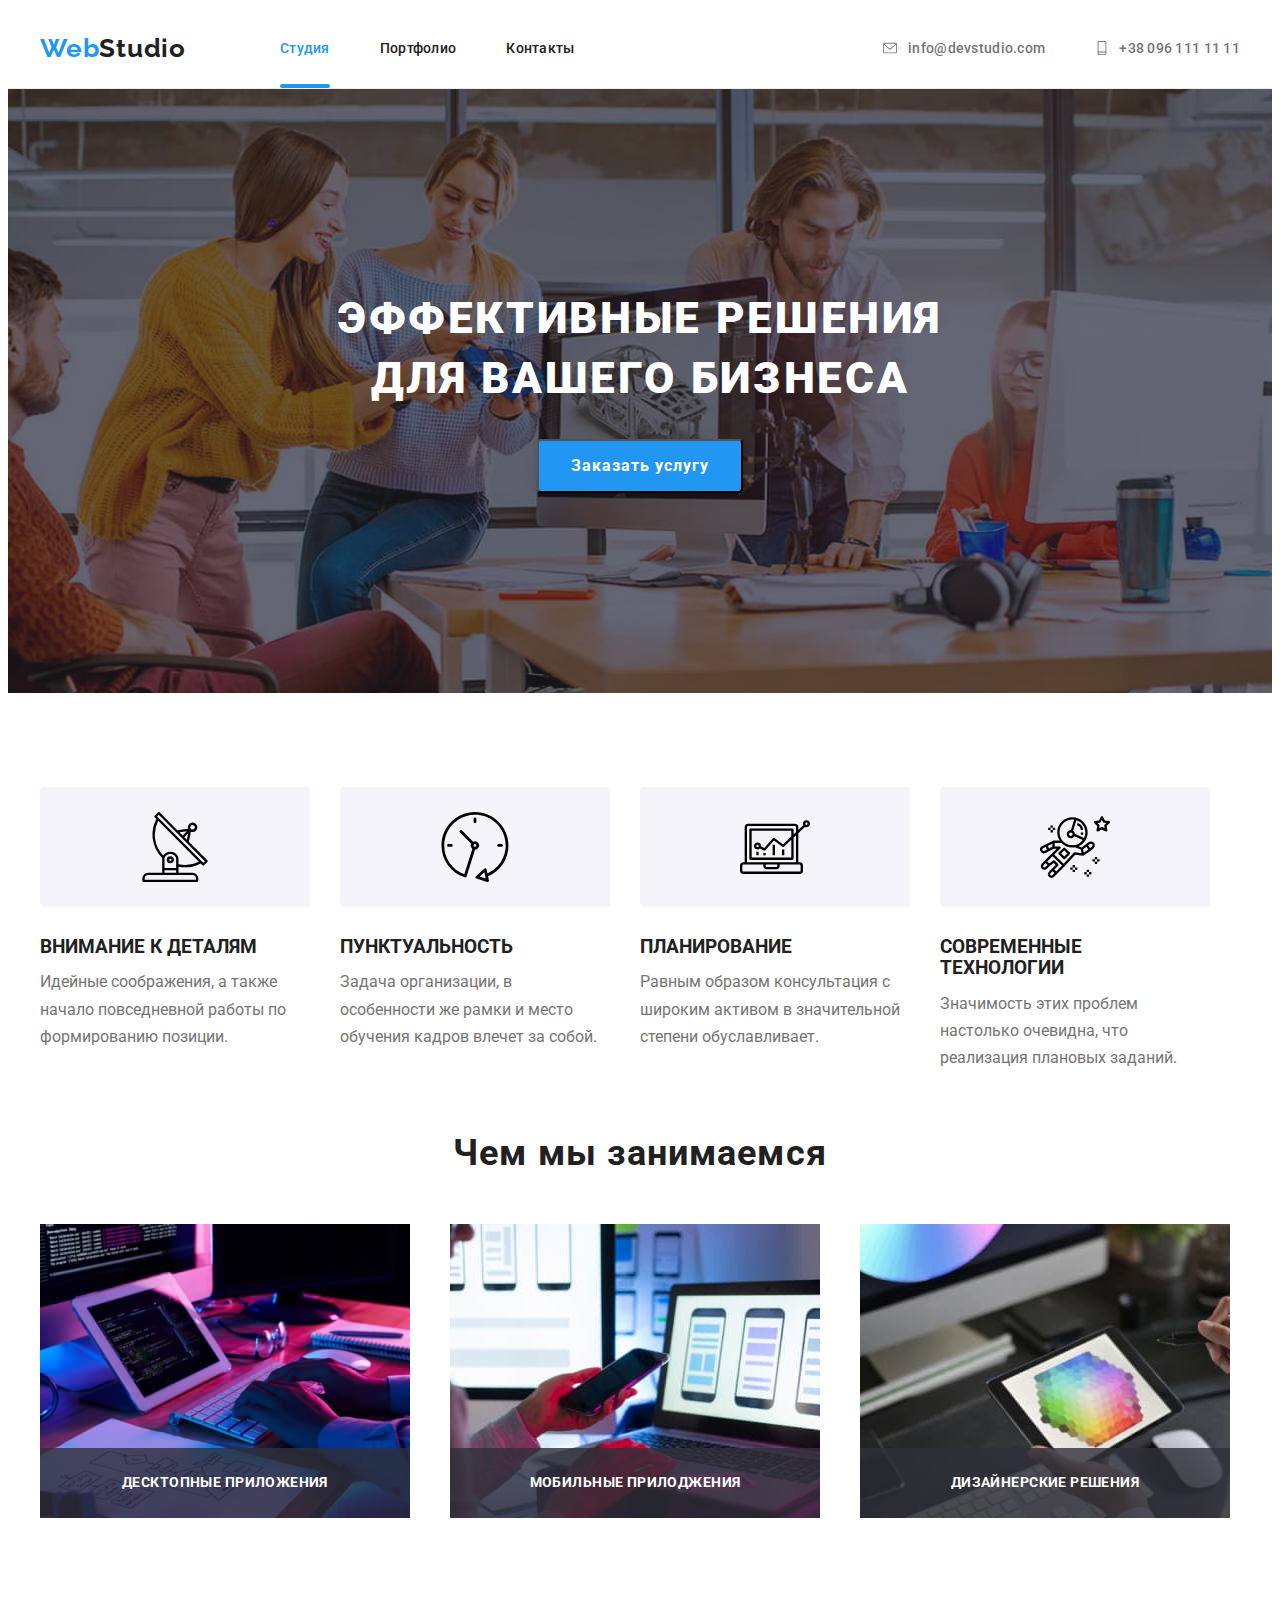
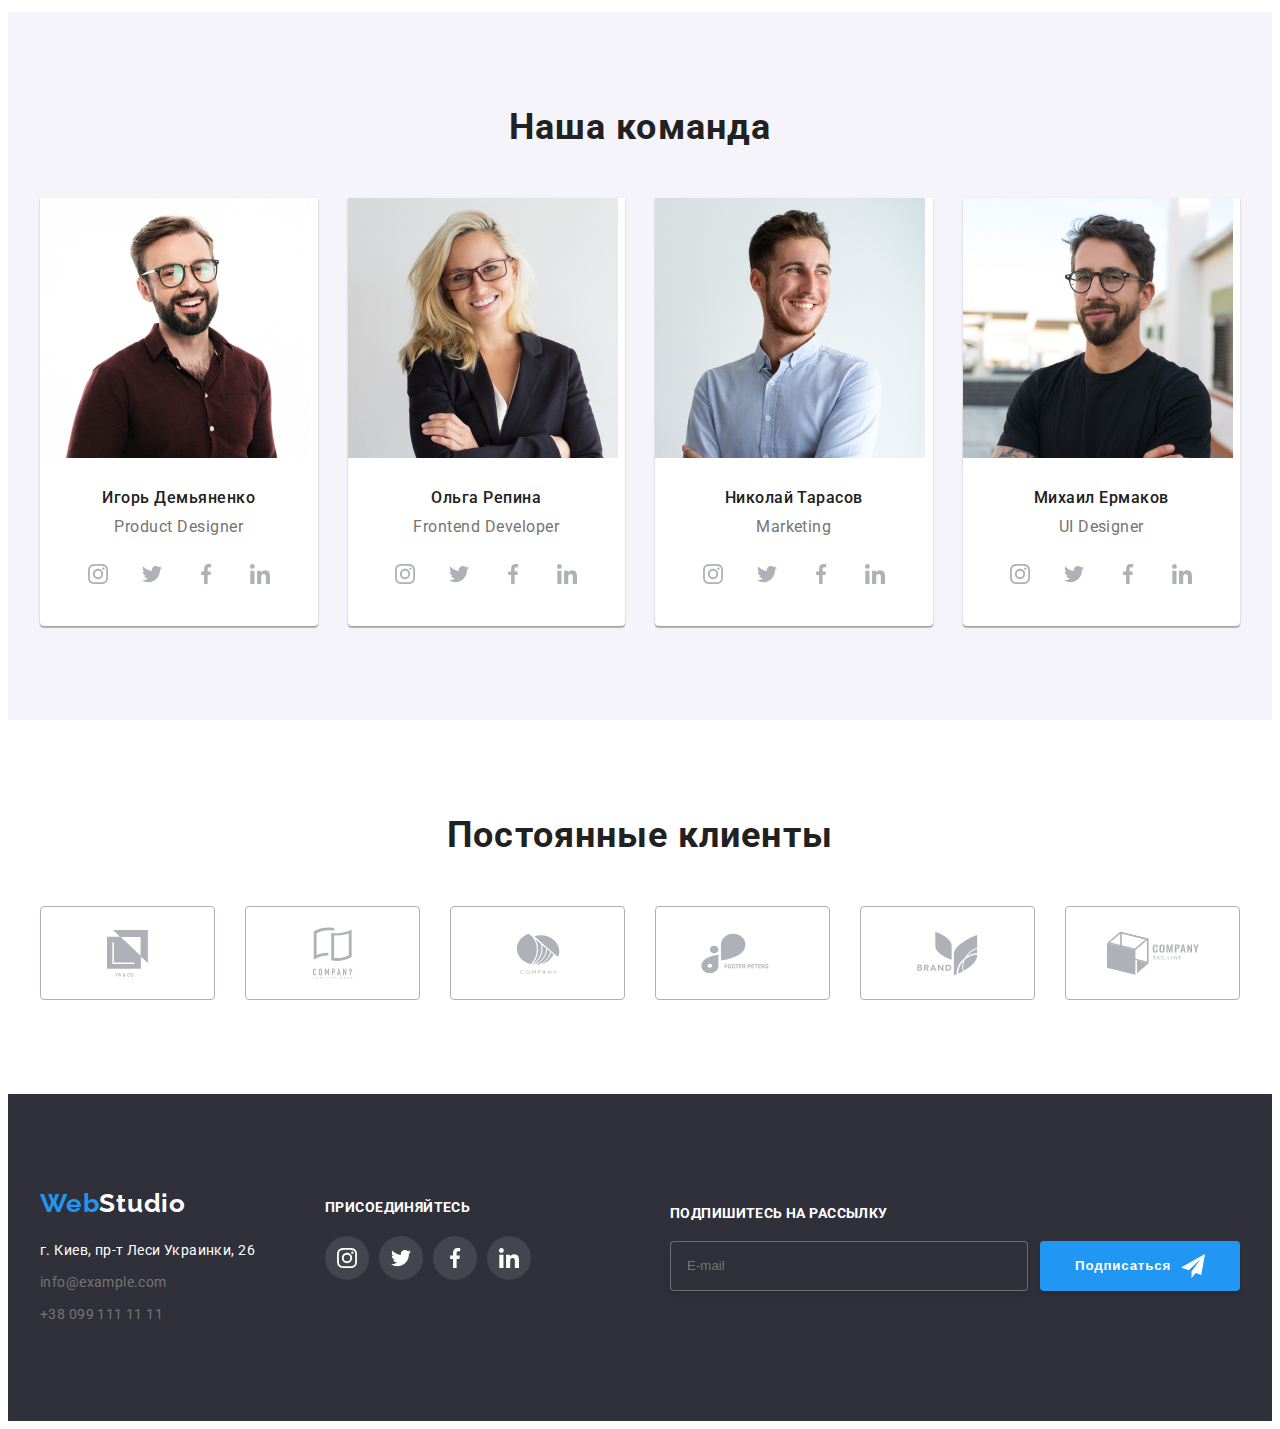
==== index.html @ 0efe68dc "Initial commit" ====
<!DOCTYPE html>
<html lang="ru">

<head>
    <meta charset="UTF-8">
    <meta http-equiv="X-UA-Compatible" content="IE=edge">
    <meta name="viewport" content="width=device-width, initial-scale=1.0">
    <title>WebStudio</title>
    <link rel="preconnect" href="https://fonts.gstatic.com">
    <link
        href="https://fonts.googleapis.com/css2?family=Raleway:wght@700&family=Roboto:wght@400;500;700;900&display=swap"
        rel="stylesheet">
    <link rel="stylesheet" href="https://cdnjs.cloudflare.com/ajax/libs/modern-normalize/1.1.0/modern-normalize.min.css"
        integrity="sha512-wpPYUAdjBVSE4KJnH1VR1HeZfpl1ub8YT/NKx4PuQ5NmX2tKuGu6U/JRp5y+Y8XG2tV+wKQpNHVUX03MfMFn9Q=="
        crossorigin="anonymous" referrerpolicy="no-referrer" />
    <link rel="stylesheet" href="./css/main.min.css">
</head>

<body>
    <header class="header">
        <div class="header__container container-menu">
            <nav class="nav">
                <a class="logo link" href="./index.html"><span class="logo-style">Web</span>Studio</a>
                <ul class="menu list">
                    <li class="menu__item">
                        <a class="menu__link current link" href="./index.html">Студия</a>
                    </li>
                    <li class="menu__item">
                        <a class="menu__link link" href="./portfolio.html">Портфолио</a>
                    </li>
                    <li class="menu__item">
                        <a class="menu__link link" href="">Контакты</a>
                    </li>
                </ul>
            </nav>
            <button type="button" class="burger-btn" data-menu-open>
                <svg class="burget-btn__icon" width="40" height="40">
                    <use href="./images/icons.svg#burger-icon"></use>
                </svg>
            </button>
            <ul class="contacts list">
                <li class="contacts__item list">
                    <a class="contacts__link link contacts-email-item" href="mailto:info@devstudio.com">
                        <svg class="svg-logo" width="16" height="14">
                            <use href="./images/sprite.svg#icon-envelope"></use>
                        </svg>
                        info@devstudio.com</a>
                </li>
                <li class="contacts__item list">
                    <a class="contacts__link link" href="tel:+380961111111">
                        <svg class="svg-logo" width="14" height="16">
                            <use href="./images/sprite.svg#icon-smartphone"></use>
                        </svg>
                        +38 096 111 11 11</a>
                </li>
            </ul>
        </div>
        <div class="mobile-menu" data-menu>
            <div class="header__container mobile-menu__container">
                <button type="button" class="closemobile-btn mobile-menu__close-btn" data-menu-close>
                    <svg class="close-btn__icon">
                        <use href="./images/sprite.svg#icon-close-blank"></use>
                    </svg>
                </button>
                <ul class="nav-list list">
                    <li class="nav-list__item">
                        <a href="./index.html" class="nav-list__link link current">Студия</a>
                    </li>
                    <li class="nav-list__item">
                        <a href="./portfolio.html" class="nav-list__link link">Портфолио</a>
                    </li>
                    <li class="nav-list__item">
                        <a href="#" class="nav-list__link link">Контакты</a>
                    </li>
                </ul>
                <ul class="nav-contacts list">
                    <li class="nav-contacts__item">
                        <a href="#" class="nav-contacts__link link">+38 096 111 11 11</a>
                    </li>
                    <li class="nav-contacts__item">
                        <a href="#" class="nav-contacts__link nav-contacts__link-second link">info@devstudio.com</a>
                    </li>
                </ul>
                <ul class="nav-social list">
                    <li class="nav-social__item">
                        <a href="#" class="nav-social__link link">Instagram</a>
                    </li>
                    <li class="nav-social__item">
                        <a href="#" class="nav-social__link link">Twitter</a>
                    </li>
                    <li class="nav-social__item">
                        <a href="#" class="nav-social__link link">Facebook</a>
                    </li>
                    <li class="nav-social__item">
                        <a href="#" class="nav-social__link link">LinkedIn</a>
                    </li>
                </ul>
            </div>
            
        </div>
    </header>
    <main>
        <!-- main banner part -->
        <section class="hero">
            <div class="header__container">
                <h1 class="hero-title" lang="ru">Эффективные решения<br> для вашего бизнеса</h1>
                <button class="modal-btn" type="button" data-modal-open>Заказать услугу</button>
            </div>
        </section>
        <!-- advantages part -->
        <section class="advantages section">
            <div class="header__container">
                <h2 class="visually-hidden">Преимущества</h2>
                <ul class="advantages__list list">
                    <li class="advantages__items">
                        <div class="advantages__tool">
                            <svg width="70" height="70">
                                <use href="./images/sprite.svg#icon-antenna"></use>
                            </svg>
                        </div>
                        <h3 class="advantages__title" lang="ru">Внимание к деталям</h3>
                        <p class="advantages__description" lang="ru">Идейные соображения, а также начало
                            повседневной работы по формированию позиции.</p>
                    </li>
                    <li class="advantages__items">
                        <div class="advantages__tool">
                            <svg width="70" height="70">
                                <use href="./images/sprite.svg#icon-clock"></use>
                            </svg>
                        </div>
                        <h3 class="advantages__title" lang="ru">Пунктуальность</h3>
                        <p class="advantages__description" lang="ru">Задача организации, в особенности же
                            рамки и место обучения кадров влечет за собой.</p>
                    </li>
                    <li class="advantages__items">
                        <div class="advantages__tool">
                            <svg width="70" height="70">
                                <use href="./images/sprite.svg#icon-diagram"></use>
                            </svg>
                        </div>
                        <h3 class="advantages__title" lang="ru">Планирование</h3>
                        <p class="advantages__description" lang="ru">Равным образом консультация с широким
                            активом в значительной степени обуславливает.</p>
                    </li>
                    <li class="advantages__items">
                        <div class="advantages__tool">
                            <svg width="70" height="70">
                                <use href="./images/sprite.svg#icon-astronaut"></use>
                            </svg>
                        </div>
                        <h3 class="advantages__title" lang="ru">Современные технологии</h3>
                        <p class="advantages__description" lang="ru">Значимость этих проблем настолько
                            очевидна, что реализация плановых заданий.</p>
                    </li>
                </ul>
            </div>
        </section>
        <!-- activities part -->
        <section class="activities section-second">
            <div class="header__container">
                <h2 class="title" lang="ru">Чем мы занимаемся</h2>
                <ul class="activities__list list">
                    <li class="activities__items">
                        <picture>
                            <source media="(min-width: 1200px)" srcset="./images/deckstop/img-act-1.jpg 1x, ./images/deckstop/img-act-1@2x.jpg 2x">
                            <source media="(min-width: 1200px)" srcset="./images/deckstop/img-act-1.webp 1x, ./images/deckstop/img-act-1@2x.webp 2x" type="image/webp">
                            <img src="#" alt="Набор кода">
                        </picture>
                        <div class="activities_tool">
                            <p class="activities_description" lang="ru">Десктопные приложения</p>
                        </div>
                    </li>
                    <li class="activities__items">
                        <picture>
                            <source media="(min-width: 1200px)" srcset="./images/deckstop/img-act-2.jpg 1x, ./images/deckstop/img-act-2@2x.jpg 2x">
                            <source media="(min-width: 1200px)" srcset="./images/deckstop/img-act-2.webp 1x, ./images/deckstop/img-act-2@2x.webp 2x"
                                type="image/webp">
                            <img src="#" alt="Разработка мобильного приложения">
                        </picture>
                        <div class="activities_tool">
                            <p class="activities_description" lang="ru">Мобильные прилоджения</p>
                        </div>
                    </li>
                    <li class="activities__items">
                        <picture>
                            <source media="(min-width: 1200px)" srcset="./images/deckstop/img-act-3.jpg 1x, ./images/deckstop/img-act-3@2x.jpg 2x">
                            <source media="(min-width: 1200px)" srcset="./images/deckstop/img-act-3.webp 1x, ./images/deckstop/img-act-3@2x.webp 2x"
                                type="image/webp">
                            <img src="#" alt="Дизайнерские решения">
                        </picture>
                        <div class="activities_tool">
                            <p class="activities_description" lang="ru">Дизайнерские решения</p>
                        </div>
                    </li>
                </ul>
            </div>
        </section>
        <!-- team part -->
        <section class="team section">
            <div class="header__container">
                <h2 class="title" lang="ru">Наша команда</h2>
                <ul class="team__list list">
                    <li class="team__items">
                        <picture>
                            <source media="(min-width: 1200px)" srcset="./images/deckstop/team1.jpg 1x, ./images/deckstop/team1@2x.jpg 2x">
                            <source media="(min-width: 1200px)" srcset="./images/deckstop/team1.webp 1x, ./images/deckstop/team1@2x.webp 2x">
                            <source media="(min-width: 768px)" srcset="./images/tablet/team1.jpg 1x, ./images/tablet/team1@2x.jpg 2x">
                            <source media="(min-width: 768px)" srcset="./images/tablet/team1.webp 1x, ./images/tablet/team1@2x.webp 2x">
                            <source media="(min-width: 480px)" srcset="./images/mobile/team1.jpg 1x, ./images/mobile/team1@2x.jpg 2x">
                            <source media="(min-width: 480px)" srcset="./images/mobile/team1.webp 1x, ./images/mobile/team1@2x.webp 2x">
                            <img class="images" src="#" alt="Игорь Демьяненко">
                        </picture>
                        <div class="team__box">
                            <h3 class="team__title" lang="ru">Игорь Демьяненко</h3>
                            <p class="team__description" lang="en">Product Designer</p>
                            <ul class="social__list list">
                                <li class="social__item">
                                    <a href="" class="social__link">
                                        <svg class="social__icon">
                                            <use href="./images/sprite.svg#icon-instagram"></use>
                                        </svg>
                                    </a>
                                </li>
                                <li class="social__item">
                                    <a href="" class="social__link">
                                        <svg class="social__icon">
                                            <use href="./images/sprite.svg#icon-twitter"></use>
                                        </svg>
                                    </a>
                                </li>
                                <li class="social__item">
                                    <a href="" class="social__link">
                                        <svg class="social__icon">
                                            <use href="./images/sprite.svg#icon-facebook"></use>
                                        </svg>
                                    </a>
                                </li>
                                <li class="social__item">
                                    <a href="" class="social__link">
                                        <svg class="social__icon">
                                            <use href="./images/sprite.svg#icon-linkedin"></use>
                                        </svg>
                                    </a>
                                </li>
                            </ul>
                        </div>
                    </li>
                    <li class="team__items">
                        <picture>
                            <source media="(min-width: 1200px)" srcset="./images/deckstop/team2.jpg 1x, ./images/deckstop/team2@2x.jpg 2x">
                            <source media="(min-width: 1200px)" srcset="./images/deckstop/team2.webp 1x, ./images/deckstop/team2@2x.webp 2x">
                            <source media="(min-width: 768px)" srcset="./images/tablet/team2.jpg 1x, ./images/tablet/team2@2x.jpg 2x">
                            <source media="(min-width: 768px)" srcset="./images/tablet/team2.webp 1x, ./images/tablet/team2@2x.webp 2x">
                            <source media="(min-width: 480px)" srcset="./images/mobile/team2.jpg 1x, ./images/mobile/team2@2x.jpg 2x">
                            <source media="(min-width: 480px)" srcset="./images/mobile/team2.webp 1x, ./images/mobile/team2@2x.webp 2x">
                            <img class="images" src="#" alt="Ольга Репина">
                        </picture>
                        <div class="team__box">
                            <h3 class="team__title" lang="ru">Ольга Репина</h3>
                            <p class="team__description" lang="en">Frontend Developer</p>
                            <ul class="social__list list">
                                <li class="social__item">
                                    <a href="" class="social__link">
                                        <svg class="social__icon">
                                            <use href="./images/sprite.svg#icon-instagram"></use>
                                        </svg>
                                    </a>
                                </li>
                                <li class="social__item">
                                    <a href="" class="social__link">
                                        <svg class="social__icon">
                                            <use href="./images/sprite.svg#icon-twitter"></use>
                                        </svg>
                                    </a>
                                </li>
                                <li class="social__item">
                                    <a href="" class="social__link">
                                        <svg class="social__icon">
                                            <use href="./images/sprite.svg#icon-facebook"></use>
                                        </svg>
                                    </a>
                                </li>
                                <li class="social__item">
                                    <a href="" class="social__link">
                                        <svg class="social__icon">
                                            <use href="./images/sprite.svg#icon-linkedin"></use>
                                        </svg>
                                    </a>
                                </li>
                            </ul>
                        </div>
                    </li>
                    <li class="team__items">
                        <picture>
                            <source media="(min-width: 1200px)" srcset="./images/deckstop/team3.jpg 1x, ./images/deckstop/team3@2x.jpg 2x">
                            <source media="(min-width: 1200px)" srcset="./images/deckstop/team3.webp 1x, ./images/deckstop/team3@2x.webp 2x">
                            <source media="(min-width: 768px)" srcset="./images/tablet/team3.jpg 1x, ./images/tablet/team3@2x.jpg 2x">
                            <source media="(min-width: 768px)" srcset="./images/tablet/team3.webp 1x, ./images/tablet/team3@2x.webp 2x">
                            <source media="(min-width: 480px)" srcset="./images/mobile/team3.jpg 1x, ./images/mobile/team3@2x.jpg 2x">
                            <source media="(min-width: 480px)" srcset="./images/mobile/team3.webp 1x, ./images/mobile/team3@2x.webp 2x">
                            <img class="images" src="#" alt="Николай Тарасов">
                        </picture>
                        <div class="team__box">
                            <h3 class="team__title" lang="ru">Николай Тарасов</h3>
                            <p class="team__description" lang="en">Marketing</p>
                            <ul class="social__list list">
                                <li class="social__item">
                                    <a href="" class="social__link">
                                        <svg class="social__icon">
                                            <use href="./images/sprite.svg#icon-instagram"></use>
                                        </svg>
                                    </a>
                                </li>
                                <li class="social__item">
                                    <a href="" class="social__link">
                                        <svg class="social__icon">
                                            <use href="./images/sprite.svg#icon-twitter"></use>
                                        </svg>
                                    </a>
                                </li>
                                <li class="social__item">
                                    <a href="" class="social__link">
                                        <svg class="social__icon">
                                            <use href="./images/sprite.svg#icon-facebook"></use>
                                        </svg>
                                    </a>
                                </li>
                                <li class="social__item">
                                    <a href="" class="social__link">
                                        <svg class="social__icon">
                                            <use href="./images/sprite.svg#icon-linkedin"></use>
                                        </svg>
                                    </a>
                                </li>
                            </ul>
                        </div>
                    </li>
                    <li class="team__items">
                        <picture>
                            <source media="(min-width: 1200px)" srcset="./images/deckstop/team4.jpg 1x, ./images/deckstop/team4@2x.jpg 2x">
                            <source media="(min-width: 1200px)" srcset="./images/deckstop/team4.webp 1x, ./images/deckstop/team4@2x.webp 2x">
                            <source media="(min-width: 768px)" srcset="./images/tablet/team4.jpg 1x, ./images/tablet/team4@2x.jpg 2x">
                            <source media="(min-width: 768px)" srcset="./images/tablet/team4.webp 1x, ./images/tablet/team4@2x.webp 2x">
                            <source media="(min-width: 480px)" srcset="./images/mobile/team4.jpg 1x, ./images/mobile/team4@2x.jpg 2x">
                            <source media="(min-width: 480px)" srcset="./images/mobile/team4.webp 1x, ./images/mobile/team4@2x.webp 2x">
                            <img class="images" src="#" alt="Михаил Ермаков">
                        </picture>
                        <div class="team__box">
                            <h3 class="team__title" lang="ru">Михаил Ермаков</h3>
                            <p class="team__description" lang="en">UI Designer</p>
                            <ul class="social__list list">
                                <li class="social__item">
                                    <a href="" class="social__link">
                                        <svg class="social__icon">
                                            <use href="./images/sprite.svg#icon-instagram"></use>
                                        </svg>
                                    </a>
                                </li>
                                <li class="social__item">
                                    <a href="" class="social__link">
                                        <svg class="social__icon">
                                            <use href="./images/sprite.svg#icon-twitter"></use>
                                        </svg>
                                    </a>
                                </li>
                                <li class="social__item">
                                    <a href="" class="social__link">
                                        <svg class="social__icon">
                                            <use href="./images/sprite.svg#icon-facebook"></use>
                                        </svg>
                                    </a>
                                </li>
                                <li class="social__item">
                                    <a href="" class="social__link">
                                        <svg class="social__icon">
                                            <use href="./images/sprite.svg#icon-linkedin"></use>
                                        </svg>
                                    </a>
                                </li>
                            </ul>
                        </div>
                    </li>
                </ul>
            </div>
        </section>
        <!-- clients -->
        <section class="section">
            <div class="header__container clients-container">
                <h2 class="title" lang="ru">Постоянные клиенты</h2>
                <ul class="list clients-menu">
                    <li class="clients-list">
                        <a class="client-link" href="">
                            <svg class="icon-color" width="41" height="47">
                                <use href="./images/sprite.svg#icon-clientone"></use>
                            </svg>
                        </a>
                    </li>
                    <li class="clients-list">
                        <a class="client-link" href="">
                            <svg class="icon-color" width="40" height="52">
                                <use href="./images/sprite.svg#icon-clienttwo"></use>
                            </svg>
                        </a>
                    </li>
                    <li class="clients-list">
                        <a class="client-link" href="">
                            <svg class="icon-color" width="44" height="41">
                                <use href="./images/sprite.svg#icon-clientthree"></use>
                            </svg>
                        </a>
                    </li>
                    <li class="clients-list">
                        <a class="client-link" href="">
                            <svg class="icon-color" width="84" height="41">
                                <use href="./images/sprite.svg#icon-clientfour"></use>
                            </svg>
                        </a>
                    </li>
                    <li class="clients-list">
                        <a class="client-link" href="">
                            <svg class="icon-color" width="63" height="45">
                                <use href="./images/sprite.svg#icon-clientfive"></use>
                            </svg>
                        </a>
                    </li>
                    <li class="clients-list">
                        <a class="client-link" href="">
                            <svg class="icon-color" width="94" height="44">
                                <use href="./images/sprite.svg#icon-clientsix"></use>
                            </svg>
                        </a>
                    </li>
                </ul>
            </div>
        </section>
    </main>
    <!-- footer part -->
    <footer class="footer">
        <div class="header__container footer-main">
            <div class="footer__position">
                <div class="footer-main-left">
                    <a class="logo-footer link" href="./index.html"><span class="logo-style">Web</span>Studio</a>
                    <address class="address-main">
                        <ul class="address-list list">
                            <li class="address-list-items">
                                <a class="address-list-link link" href="https://goo.gl/maps/B2FMyrD68VtrkMTw5"
                                    target="_blank" rel="noopener noreferrer">г. Киев, пр-т Леси Украинки, 26</a>
                            </li>
                            <li class="address-list-items">
                                <a class="address-list-link-second link"
                                    href="mailto:info@example.com">info@example.com</a>
                            </li>
                            <li class="address-list-items">
                                <a class="address-list-link-second link" href="tel:+380991111111">+38 099 111 11 11</a>
                            </li>
                        </ul>
                    </address>
                </div>
                <div class="footer-main-right">
                    <p class="footer-subscribe">присоединяйтесь</p>
                    <ul class="list socialfooter-list">
                        <li class="socialfooter-list-item">
                            <a class="socialfooter-list-link" href="">
                                <svg class="socialfooter-list-icon">
                                    <use href="./images/sprite.svg#icon-instagram"></use>
                                </svg>
                            </a>
                        </li>
                        <li class="socialfooter-list-item">
                            <a class="socialfooter-list-link" href="">
                                <svg class="socialfooter-list-icon">
                                    <use href="./images/sprite.svg#icon-twitter"></use>
                                </svg>
                            </a>
                        </li>
                        <li class="socialfooter-list-item">
                            <a class="socialfooter-list-link" href="">
                                <svg class="socialfooter-list-icon">
                                    <use href="./images/sprite.svg#icon-facebook"></use>
                                </svg>
                            </a>
                        </li>
                        <li class="socialfooter-list-item">
                            <a class="socialfooter-list-link" href="">
                                <svg class="socialfooter-list-icon">
                                    <use href="./images/sprite.svg#icon-linkedin"></use>
                                </svg>
                            </a>
                        </li>
                    </ul>
                </div>
            </div>
                <form class="footer-form">
                    <p class="footer-form-title">Подпишитесь на рассылку</p>
                    <div class="footer-form-holder">
                        <input type="email" class="footer-form-input" name="footer-email" placeholder="E-mail">
                        <button type="submit" class="footer-form-btn">Подписаться
                            <svg class="footer-form-icon">
                                <use href="./images/icons.svg#icon-icon-send"></use>
                            </svg>
                        </button>
                    </div>
                </form>
            
        </div>
    </footer>

    <div class="backdrop is-hidden" data-modal>
        <div class="modal">
            <button type="button" class="close-btn" data-modal-close>
                <svg class="close-btn-icon" width="30" height="30">
                    <use href="./images/sprite.svg#icon-close-blank"></use>
                </svg>
            </button>
            <form action="#" class="modal-form">
                <p class="modal-form-head">Оставьте свои данные, мы вам перезвоним</p>
                <label class="modal-form-field">
                    Имя
                    <span class="modal-form-input-wrapper">
                        <input type="text" class="modal-form-input" name="user-name" title="Имя должно содержать символы кирилицы или латиницы" pattern="[a-zA-Zа-яёА-ЯЁ]+" minlength="2" required>
                        <svg class="modal-form-icon">
                            <use href="./images/icons.svg#icon-person-black-18dp-1"></use>
                        </svg>
                    </span>
                </label>
                <label class="modal-form-field">
                    Телефон
                    <span class="modal-form-input-wrapper">
                        <input type="tel" class="modal-form-input" name="user-tel" pattern="[0-9]{3}-[0-9]{3}-[0-9]{2}-[0-9]{2}" title="096-000-00-00" required>
                        <svg class="modal-form-icon">
                            <use href="./images/icons.svg#icon-phone-black-18dp-1"></use>
                        </svg>
                    </span>
                </label>
                <label class="modal-form-field">
                    Почта
                    <span class="modal-form-input-wrapper">
                        <input type="email" class="modal-form-input" name="user-email" required>
                        <svg class="modal-form-icon">
                            <use href="./images/icons.svg#icon-email-black-18dp-1"></use>
                        </svg>
                    </span>
                </label>
                <label class="modal-form-field">
                    Комментарий
                    <textarea name="user-message" class="modal-form-message" placeholder="Введите текст"></textarea>
                </label>
                <input type="checkbox" class="modal-form-checkbox visually-hidden" id="accept-policy">
                <label for="accept-policy" class="modal-form-checkbox-label"> Соглашаюсь с рассылкой и принимаю  <a href="#" class="modal-form-label-link">Условия договора</a></label>
                <button type="submit" class="modal-form-btn">Отправить</button>
                
            </form>
        </div>
    </div>
    
    <script src="./js/menu.js"></script>
    <script src="./js/modal.js"></script>
</body>

</html>
---- css/main.min.css ----
h1,h2,h3,h4,h5,h6,p{margin-top:0;margin-bottom:0}ul,ol{margin-top:0;margin-bottom:0;padding-left:0}img{display:block}.list{list-style:none}.link{text-decoration:none}body{font-family:'Roboto', sans-serif}.section{padding-top:60px;padding-bottom:60px}@media screen and (min-width: 1200px){.section{padding-top:94px;padding-bottom:94px}}.section-second{padding-bottom:60px}@media screen and (min-width: 1200px){.section-second{padding-bottom:94px}}.title{font-weight:700;font-size:36px;line-height:1.17;text-align:center;letter-spacing:0.03em;color:var(--maincolorblack);margin-bottom:50px}.header__container{padding-left:15px;padding-right:15px}@media screen and (min-width: 480px){.header__container{margin:0 auto;max-width:480px}}@media screen and (min-width: 768px){.header__container{max-width:768px}}@media screen and (min-width: 1200px){.header__container{max-width:1200px}}.modal-btn{font-family:inherit;display:block;margin:0 auto;padding:10px 32px;font-weight:700;font-size:16px;line-height:1.875;letter-spacing:0.06em;color:var(--maincolorwhite);background:var(--maincoloreff);box-shadow:0px 4px 4px rgba(0,0,0,0.15);border-radius:4px;cursor:pointer;transition:box-shadow 250ms var(--trainsition-timing-function)}.footer-form{margin-left:auto}@media screen and (min-width: 1200px){.footer-main{margin:0 auto;display:flex;justify-content:space-between;align-items:center}}.footer-form-title{font-weight:bold;font-size:14px;line-height:16px;letter-spacing:0.03em;text-transform:uppercase;color:var(--maincolorwhite);margin-bottom:20px}.footer-form-input{width:100%;height:50px;border:1px solid rgba(255,255,255,0.3);box-sizing:border-box;filter:drop-shadow(0px 4px 4px rgba(0,0,0,0.15));border-radius:4px;background-color:var(--maincolorherofooter);padding-left:16px;color:var(--maincolorwhite);margin-bottom:20px}@media screen and (min-width: 768px){.footer-form-input{width:450px;margin:0 auto;margin-bottom:20px}}@media screen and (min-width: 1200px){.footer-form-input{width:358px;margin-right:12px}}.footer-form-btn{display:flex;width:200px;height:50px;background:var(--maincoloreff);box-shadow:0px 4px 4px rgba(0,0,0,0.15);border-radius:4px;border:transparent;align-items:center;text-align:center;justify-content:center;letter-spacing:0.06em;font-weight:bold;color:var(--maincolorwhite);cursor:pointer;margin:0 auto}.footer-form-icon{width:24px;height:24px;margin-left:10px;fill:var(--maincolorwhite)}@media screen and (min-width: 1200px){.footer-form-holder{display:flex;justify-content:space-between}}.modal-form{display:flex;flex-direction:column}.modal-form-head{font-weight:700;font-size:20px;line-height:1.5;text-align:center;letter-spacing:0.03em;color:var(--maincolorblack);margin-bottom:12px}@media screen and (min-width: 1200px){.modal-form-head{font-size:20px;line-height:1.15}}.modal-form-input{width:100%;height:40px;border:1px solid rgba(33,33,33,0.2);border-radius:4px;padding-left:42px;transition:border-color 250ms var(--trainsition-timing-function)}.modal-form-input:focus{outline:none;border-color:var(--maincoloreff)}.modal-form-input:focus:focus+.modal-form-icon{fill:var(--maincoloreff)}.modal-form-input-wrapper{position:relative;display:block;margin-top:4px}.modal-form-field{font-weight:400;font-size:12px;line-height:14px;letter-spacing:0.01em;color:var(--maincolorsilver);margin-bottom:10px}.modal-form-icon{position:absolute;display:block;top:50%;left:12px;transform:translateY(-50%);width:18px;height:18px;fill:var(--maincolorblack);transition:fill 250ms var(--trainsition-timing-function)}.modal-form-message{width:100%;height:120px;margin-top:4px;border:1px solid rgba(33,33,33,0.2);border-radius:4px;padding:12px 16px;resize:none}.modal-form-message:focus{outline:none;border-color:var(--maincoloreff);transition:border-color 250ms var(--trainsition-timing-function)}.modal-form-message:focus::placeholder{color:rgba(117,117,117,0.5);font-weight:400;font-size:14px;line-height:1.14}.modal-form-checkbox:checked+.modal-form-checkbox-label::before{background-image:url(./images/iconcheck.svg);background-color:var(--maincoloreff);background-position:center;background-repeat:no-repeat;background-origin:padding-box;border:none}.modal-form-checkbox:checked+.modal-form-checkbox-label::before:focus+.modal-form-checkbox:checked+.modal-form-checkbox-label::before::before{border-color:var(--maincoloreff)}.modal-form-checkbox:checked+.modal-form-checkbox-label::before:focus+.modal-form-checkbox:checked+.modal-form-checkbox-label::before::before::before{display:block;content:'';width:16px;height:15px;border:2px solid #303030;cursor:pointer;margin-right:8px}.modal-form-checkbox-label{display:flex;font-weight:normal;font-size:14px;line-height:1.166;letter-spacing:0.03em;color:#757575;align-items:center;margin-bottom:30px}@media screen and (min-width: 1200px){.modal-form-checkbox-label{font-size:14px;line-height:1.714}}.modal-form-label-link{color:var(--maincoloreff);text-decoration:underline;margin-left:8px}.modal-form-btn{width:200px;height:50px;margin-left:auto;margin-right:auto;font-weight:bold;font-size:16px;line-height:30px;color:var(--maincolorwhite);letter-spacing:0.06em;border:transparent;background:var(--maincoloreff);box-shadow:0px 4px 4px rgba(0,0,0,0.15);border-radius:4px;cursor:pointer}.modal-form-btn:hover,.modal-form-btn:focus{background:#188ce8;transition:background 250ms var(--trainsition-timing-function)}.social__list{display:flex;justify-content:center}.social__item:not(:last-child){margin-right:10px}.social__icon{width:20px;height:20px}.social__link{display:flex;align-items:center;justify-content:center;width:44px;height:44px;border-radius:50%;background-color:transparent;fill:var(--clientsbordercolor);transition:background-color 250ms var(--trainsition-timing-function),fill 250ms var(--trainsition-timing-function)}.social__link:hover,.social__link:focus{background-color:var(--maincoloreff);fill:var(--maincolorwhite)}.socialfooter-list{display:flex}.socialfooter-list-item:not(:last-child){margin-right:10px}.socialfooter-list-icon{width:20px;height:20px;fill:var(--maincolorwhite);cursor:pointer}.socialfooter-list-link{display:flex;align-items:center;justify-content:center;width:44px;height:44px;border-radius:50%;background-color:var(--socialfootercolor);transition:background-color 250ms var(--trainsition-timing-function),fill 250ms var(--trainsition-timing-function)}.socialfooter-list-link:hover,.socialfooter-list-link:focus{background-color:var(--maincoloreff)}.advantages__tool{display:flex;justify-content:center;align-items:center;background-color:var(--maincolorbtteam);border-radius:4px;max-width:450px;height:120px;margin-bottom:30px}.advantages__title{font-weight:700;line-height:1.14;text-transform:uppercase;margin-bottom:10px;text-align:center;color:var(--maincolorblack)}.advantages__description{line-height:1.71;color:var(--maincolorsilver)}@media screen and (min-width: 480px) and (max-width: 767px){.advantages__items:not(:last-child){margin-bottom:30px}}@media screen and (min-width: 768px){.advantages__list{display:flex;flex-wrap:wrap;margin-top:-30px;margin-left:-30px}.advantages__items{margin-top:30px;margin-left:30px;width:354px;height:251px}.advantages__tool{width:354px;height:120px}.advantages__title{text-align:unset}}@media screen and (min-width: 1200px){.advantages__list{flex-wrap:nowrap}.advantages__items{width:270px;height:251px}.advantages__tool{width:270px;height:120px}}.backdrop{position:fixed;top:0;left:0;width:100vw;height:100vh;background-color:rgba(0,0,0,0.2);opacity:1;visibility:visible;pointer-events:auto;transition:opacity 250ms var(--trainsition-timing-function),visibility 250ms var(--trainsition-timing-function)}.modal{position:absolute;left:50%;top:50%;width:100%;height:100%;max-width:450px;max-height:609px;background-color:var(--maincolorwhite);transform:translate(-50%, -50%);padding:40px}@media screen and (mix-width: 1200px){.modal{max-width:528px;max-height:581px}}.is-hidden{opacity:0;visibility:hidden;pointer-events:none}.close-btn-icon{width:11px;fill:var(--maincolorblack)}.close-btn{position:absolute;width:30px;height:30px;top:8px;right:8px;border-radius:50%;border:1px solid rgba(0,0,0,0.1);background-color:transparent;cursor:pointer;padding:0}.close-btn:hover .close-btn-icon,.close-btn:focus .close-btn-icon{fill:var(--maincoloreff)}.clients-container{text-align:center}.clients-menu{display:flex;margin-top:-30px;margin-left:-30px;flex-wrap:wrap;justify-content:center}.clients-list{margin-top:30px;margin-left:30px}.clients-list{border-radius:4px;fill:var(--clientsbordercolor);cursor:pointer;flex-basis:calc((100% - 60px) / 2)}@media screen and (min-width: 768px){.clients-list{flex-basis:calc((100% - 90px) / 3)}}@media screen and (min-width: 1200px){.clients-menu{flex-wrap:nowrap;justify-content:space-between}}.client-link{display:flex;max-width:210px;height:92px;justify-content:center;align-items:center;border:1px solid var(--clientsbordercolor);border-radius:4px;fill:var(--clientsbordercolor);transition:border-color 250ms var(--trainsition-timing-function),fill 250ms var(--trainsition-timing-function)}.client-link:hover .icon-color,.client-link:focus .icon-color{border-color:var(--maincoloreff);fill:var(--maincoloreff);transition:fill 250ms var(--trainsition-timing-function)}.client-link:hover .icon-color:hover,.client-link:hover .icon-color:focus,.client-link:focus .icon-color:hover,.client-link:focus .icon-color:focus{border-color:var(--maincoloreff)}@media screen and (min-width: 768px){.client-link{max-width:226px}}.footer{background:var(--maincolorherofooter);padding:60px 0}.logo-footer{display:flex;justify-content:center;margin-right:0;margin-bottom:20px;font-family:'Raleway', sans-serif;font-weight:700;font-size:26px;line-height:1.19;letter-spacing:0.03em;color:var(--maincolorwhite)}.address-main{margin:0 auto;text-align:center}.footer-main-right{max-width:206px;height:80px;margin:0 auto;margin-bottom:60px}.footer-form-title{text-align:center}.footer-subscribe{font-weight:700;font-size:14px;line-height:1.14;letter-spacing:0.03em;text-transform:uppercase;color:var(--maincolorwhite);margin-bottom:20px;text-align:center}@media screen and (min-width: 768px){.footer__position{display:flex;justify-content:space-around;align-items:baseline}.footer-main-right{margin:0;width:206px}}@media screen and (min-width: 1200px){.footer{padding:94px 0}.logo-footer{display:block}.address-main{text-align:left}.footer-main-left{margin-right:70px}.footer-subscribe{text-align:left}.footer-form-title{text-align:left}.address-list{margin-bottom:0px}}.address-list-link{font-weight:400;font-size:14px;line-height:1.71;letter-spacing:0.03em;color:var(--maincolorwhite);font-style:normal}.address-list-link:hover,.address-list-link:focus{color:var(--maincoloreff)}.address-list-link-second{font-weight:400;font-size:14px;line-height:1.71;letter-spacing:0.03em;color:var(--maincolorsilver);font-style:normal}.address-list-link-second:hover,.address-list-link-second:focus{color:var(--maincoloreff)}@media screen and (min-width: 480px) and (max-width: 1199px){.address-list{margin-bottom:60px}}.address-list-items:not(:last-child){margin-bottom:8px}.menu{display:none}.contacts{display:none}.logo{margin-right:94px;font-family:'Raleway', sans-serif;font-weight:700;font-size:26px;line-height:1.192;letter-spacing:0.03em;color:var(--maincolorblack)}.logo-style{color:var(--maincoloreff)}.header{border-bottom:1px solid var(--borderheadercolor);padding-top:16px;padding-bottom:16px}.burger-btn{background-color:transparent;border:none;padding:0;line-height:0}.burger-btn__icon{width:40px;height:40px}.container-menu{display:flex;justify-content:space-between;align-items:center}.mobile-menu{position:fixed;left:0;top:0;width:100%;height:100%;z-index:100;background-color:var(--maincolorwhite);transition:opacity 250ms var(--trainsition-timing-function);opacity:0;visibility:hidden;pointer-events:none}.mobile-menu.is-open{opacity:1;visibility:visible;pointer-events:auto}.mobile-menu__container{position:relative;padding-top:48px;padding-left:40px;width:100%;height:100%}.closemobile-btn{background-color:transparent;border:none;padding:0;line-height:0}.close-btn__icon{width:20px;height:20px}.mobile-menu__close-btn{position:absolute;top:10px;right:15px}.nav-list{margin-bottom:302px}.nav-list__item:not(last-chield){margin-bottom:32px}.nav-list__link{font-style:normal;font-weight:500;font-size:40px;line-height:1.117;text-align:center;letter-spacing:0.02em;color:var(--maincolorblack)}.nav-list__link:hover,.nav-list__link:focus{color:var(--maincoloreff)}.nav-contacts__link:hover,.nav-contacts__link:focus{color:var(--maincoloreff)}.nav-social__link{color:var(--maincoloreff)}.current{color:var(--maincoloreff)}.nav-contacts__link{font-style:normal;font-weight:500;font-size:34px;line-height:1.176;letter-spacing:0.02em;color:var(--maincoloreff)}.nav-contacts__link-second{font-style:normal;font-weight:500;font-size:24px;line-height:1.166;letter-spacing:0.02em;color:var(--maincolorsilver)}.nav-social__link{font-style:normal;font-weight:500;font-size:18px;line-height:1.222;letter-spacing:0.02em;color:var(--maincoloreff)}.nav-social{display:flex;justify-content:space-between}.nav-contacts{margin-bottom:64px}.nav-contacts__item{margin-bottom:32px}.mobile-menu__close-btn:hover .close-btn__icon,.mobile-menu__close-btn:focus .close-btn__icon{fill:var(--maincoloreff)}.burger-btn:hover .burget-btn__icon,.burger-btn:hover .burget-btn__icon{fill:var(--maincoloreff)}@media screen and (min-width: 768px){.burger-btn{display:none}.contacts{display:flex;flex-direction:column;align-items:flex-start;margin-left:84px}.menu__link{font-weight:500;font-size:14px;line-height:1.143;letter-spacing:0.02em;color:var(--maincolorblack);padding-top:32px;padding-bottom:32px;position:relative;transition:color 250ms var(--trainsition-timing-function)}.menu__link:hover,.menu__link:focus{color:var(--maincoloreff)}.menu__link.current{color:var(--maincoloreff)}.menu__item:not(:last-child){margin-right:50px}.current::after{display:block;position:absolute;content:'';width:100%;height:4px;background:var(--maincoloreff);border-radius:2px;left:0;bottom:0}.contacts__link{display:flex;align-items:center;font-weight:500;font-size:12px;line-height:1.166;letter-spacing:0.02em;color:var(--maincolorsilver);padding-top:4px;padding-bottom:3px;transition:color 250ms var(--trainsition-timing-function)}.contacts__link:hover,.contacts__link:focus{color:var(--maincoloreff)}.contacts__item:not(:last-child){margin-right:50px}.contacts__item{display:flex;align-items:center;color:var(--maincolorsilver)}.svg-logo{fill:currentColor;margin-right:10px;transition:fill 250ms var(--trainsition-timing-function)}.contacts__link:hover .svg-logo,.contacts__link:focus .svg-logo{fill:var(--maincoloreff)}.logo{margin-right:88px;font-family:'Raleway', sans-serif;font-weight:700;font-size:26px;line-height:1.192;letter-spacing:0.03em;color:var(--maincolorblack)}.logo-style{color:var(--maincoloreff)}.header{border-bottom:1px solid var(--borderheadercolor)}.nav{display:flex;align-items:center}.menu{display:flex;align-items:center}}@media screen and (min-width: 1200px){.logo{margin-right:94px}.contacts{display:flex;flex-direction:row}.contacts__link{font-size:14px;line-height:1.143;padding-top:16px;padding-bottom:16px}}.hero-title{font-weight:900;font-size:26px;line-height:1.615;text-align:center;letter-spacing:0.06em;text-transform:uppercase;color:var(--maincolorwhite);margin-bottom:30px}@media screen and (min-width: 1200px){.hero-title{font-weight:900;font-size:44px;line-height:1.363;max-width:1200px}}.hero{background-color:var(--maincolorherofooter);max-width:100%;padding-top:118px;padding-bottom:118px;text-align:center;background-image:linear-gradient(rgba(47,48,58,0.4), rgba(47,48,58,0.4)),url("../images/mobile/bg-main.jpg");background-size:cover;background-position:center}@media screen and (min-device-pixel-ratio: 2) and (min-width: 480px), screen and (min-resolution: 192dpi) and (min-width: 480px), screen and (min-resolution: 2dppx) and (min-width: 480px){.hero{background-image:linear-gradient(rgba(47,48,58,0.4), rgba(47,48,58,0.4)),url("../images/mobile/bg-main@2x.jpg")}}@media screen and (min-width: 768px){.hero{background-image:linear-gradient(rgba(47,48,58,0.4), rgba(47,48,58,0.4)),url("../images/tablet/bg-main.jpg")}}@media screen and (min-device-pixel-ratio: 2) and (min-width: 768px), screen and (min-resolution: 192dpi) and (min-width: 768px), screen and (min-resolution: 2dppx) and (min-width: 768px){.hero{background-image:linear-gradient(rgba(47,48,58,0.4), rgba(47,48,58,0.4)),url("../images/tablet/bg-main@2x.jpg")}}@media screen and (min-width: 1200px){.hero{padding-top:200px;padding-bottom:200px;background-image:linear-gradient(rgba(47,48,58,0.4), rgba(47,48,58,0.4)),url("../images/deckstop/bg-main.jpg")}}@media screen and (min-device-pixel-ratio: 2) and (min-width: 1200px), screen and (min-resolution: 192dpi) and (min-width: 1200px), screen and (min-resolution: 2dppx) and (min-width: 1200px){.hero{background-image:linear-gradient(rgba(47,48,58,0.4), rgba(47,48,58,0.4)),url("../images/deckstop/bg-main@2x.jpg")}}.filter__list{display:flex;flex-wrap:wrap;justify-content:left;margin-bottom:25px}@media screen and (min-width: 768px){.filter__list{justify-content:center;margin-bottom:15px}.projects{display:flex;flex-wrap:wrap;margin-top:-30px;margin-left:-30px}.projects__item{max-width:354px;flex-basis:calc((100% - 30px) / 2);margin-top:30px;margin-left:30px;margin-bottom:0}.projects__item:nth-child(-n+2){height:440px}}@media screen and (min-width: 1200px){.projects__item{max-width:370px}.projects__item:nth-child(-n+2){height:unset}}.filter__item:not(:last-of-type){margin-right:8px;margin-bottom:15px}.filter__btn{font-family:inherit;font-weight:500;font-size:16px;line-height:1.625;letter-spacing:0.03em;color:var(--maincolorblack);background-color:var(--maincolorbtteam);border-radius:4px;border-color:transparent;cursor:pointer;padding:6px 22px;transition:background-color 250ms var(--trainsition-timing-function),color 250ms var(--trainsition-timing-function)}.filter__btn:hover,.filter__btn:focus{color:var(--maincolorwhite);background:var(--maincoloreff);box-shadow:0px 3px 1px rgba(0,0,0,0.1),0px 1px 2px rgba(0,0,0,0.08),0px 2px 2px rgba(0,0,0,0.12);transition:box-shadow 250ms var(--trainsition-timing-function)}.projects__title{font-weight:700;font-size:18px;line-height:2;letter-spacing:0.06em;color:var(--maincolorblack)}.projects__description{font-weight:400;font-size:16px;line-height:1.875;letter-spacing:0.03em;color:var(--maincolorsilver)}.projects{display:flex;flex-wrap:wrap;margin-top:-30px;margin-left:-30px}.projects__item{flex-wrap:wrap;margin-top:30px;margin-left:30px;cursor:pointer}.projects__box{padding-left:24px;padding-right:24px;padding-top:20px;padding-bottom:20px;border:1px solid var(--borderportfoliocolor);border-top:none}.projects__tool{display:block;position:relative;transition:box-shadow 250ms var(--trainsition-timing-function)}.projects__tool:hover,.projects__tool:focus{box-shadow:var(--box-shadow)}.projects__tool:hover:hover .projects__overlay,.projects__tool:hover:focus .projects__overlay,.projects__tool:focus:hover .projects__overlay,.projects__tool:focus:focus .projects__overlay{transform:translateY(0%)}.projects__overlay{position:absolute;top:0;left:0;width:100%;height:100%;background:rgba(33,150,243,0.9);padding:63px 24px;color:var(--maincolorwhite);font-weight:normal;font-size:18px;line-height:1.56;letter-spacing:0.03em;color:var(--maincolorwhite);overflow:auto;transform:translateY(100%);transition:transform 250ms var(--trainsition-timing-function)}.projects__img{position:relative;overflow:hidden}.team{background:var(--maincolorbtteam)}.team__list{display:flex;flex-wrap:wrap;margin-left:-30px;margin-top:-30px}.team__items{flex-basis:calc((100% - 120px) / 4);margin-left:30px;margin-top:30px;background:var(--maincolorwhite);box-shadow:0px 1px 3px rgba(0,0,0,0.12),0px 1px 1px rgba(0,0,0,0.14),0px 2px 1px rgba(0,0,0,0.2);border-radius:0px 0px 4px 4px}.team__title{font-weight:500;font-size:16px;line-height:1.19;text-align:center;letter-spacing:0.03em;color:var(--maincolorblack);margin-bottom:10px}.team__description{font-weight:400;font-size:16px;line-height:1.19;text-align:center;letter-spacing:0.03em;color:var(--maincolorsilver);margin-bottom:16px}.team__box{padding-top:30px;padding-bottom:30px;padding-left:32px;padding-right:32px}.activities{display:none}@media screen and (min-width: 1200px){.activities{display:block}}.activities__list{display:flex;flex-wrap:wrap;margin-left:-30px;margin-top:-30px}.activities__items{position:relative;flex-basis:calc((100% - 90px) / 3);margin-left:30px;margin-top:30px}.activities_tool{position:absolute;width:370px;height:70px;background:rgba(47,48,58,0.8);left:0;bottom:0;text-align:center;display:flex;justify-content:center;align-items:center}.activities_description{font-weight:700;font-size:14px;line-height:1.14;text-align:center;letter-spacing:0.03em;text-transform:uppercase;color:var(--maincolorwhite)}:root{--maincoloreff: #2196f3;--maincolorblack: #212121;--maincolorsilver: #757575;--maincolorwhite: #ffffff;--maincolorbtteam: #f5f4fa;--maincolorherofooter: #2f303a;--borderheadercolor: #ececec;--borderportfoliocolor: #eeeeee;--clientsbordercolor: #afb1b8;--socialfootercolor: rgba(255, 255, 255, 0.1);--box-shadow: 0px 1px 1px rgba(0, 0, 0, 0.12), 0px 4px 4px rgba(0, 0, 0, 0.06),
    1px 4px 6px rgba(0, 0, 0, 0.16);--trainsition-timing-function: cubic-bezier(0.4, 0, 0.2, 1)}.visually-hidden{position:absolute !important;clip:rect(1px 1px 1px 1px);clip:rect(1px, 1px, 1px, 1px);padding:0 !important;border:0 !important;height:1px !important;width:1px !important;overflow:hidden}
/*# sourceMappingURL=main.min.css.map */
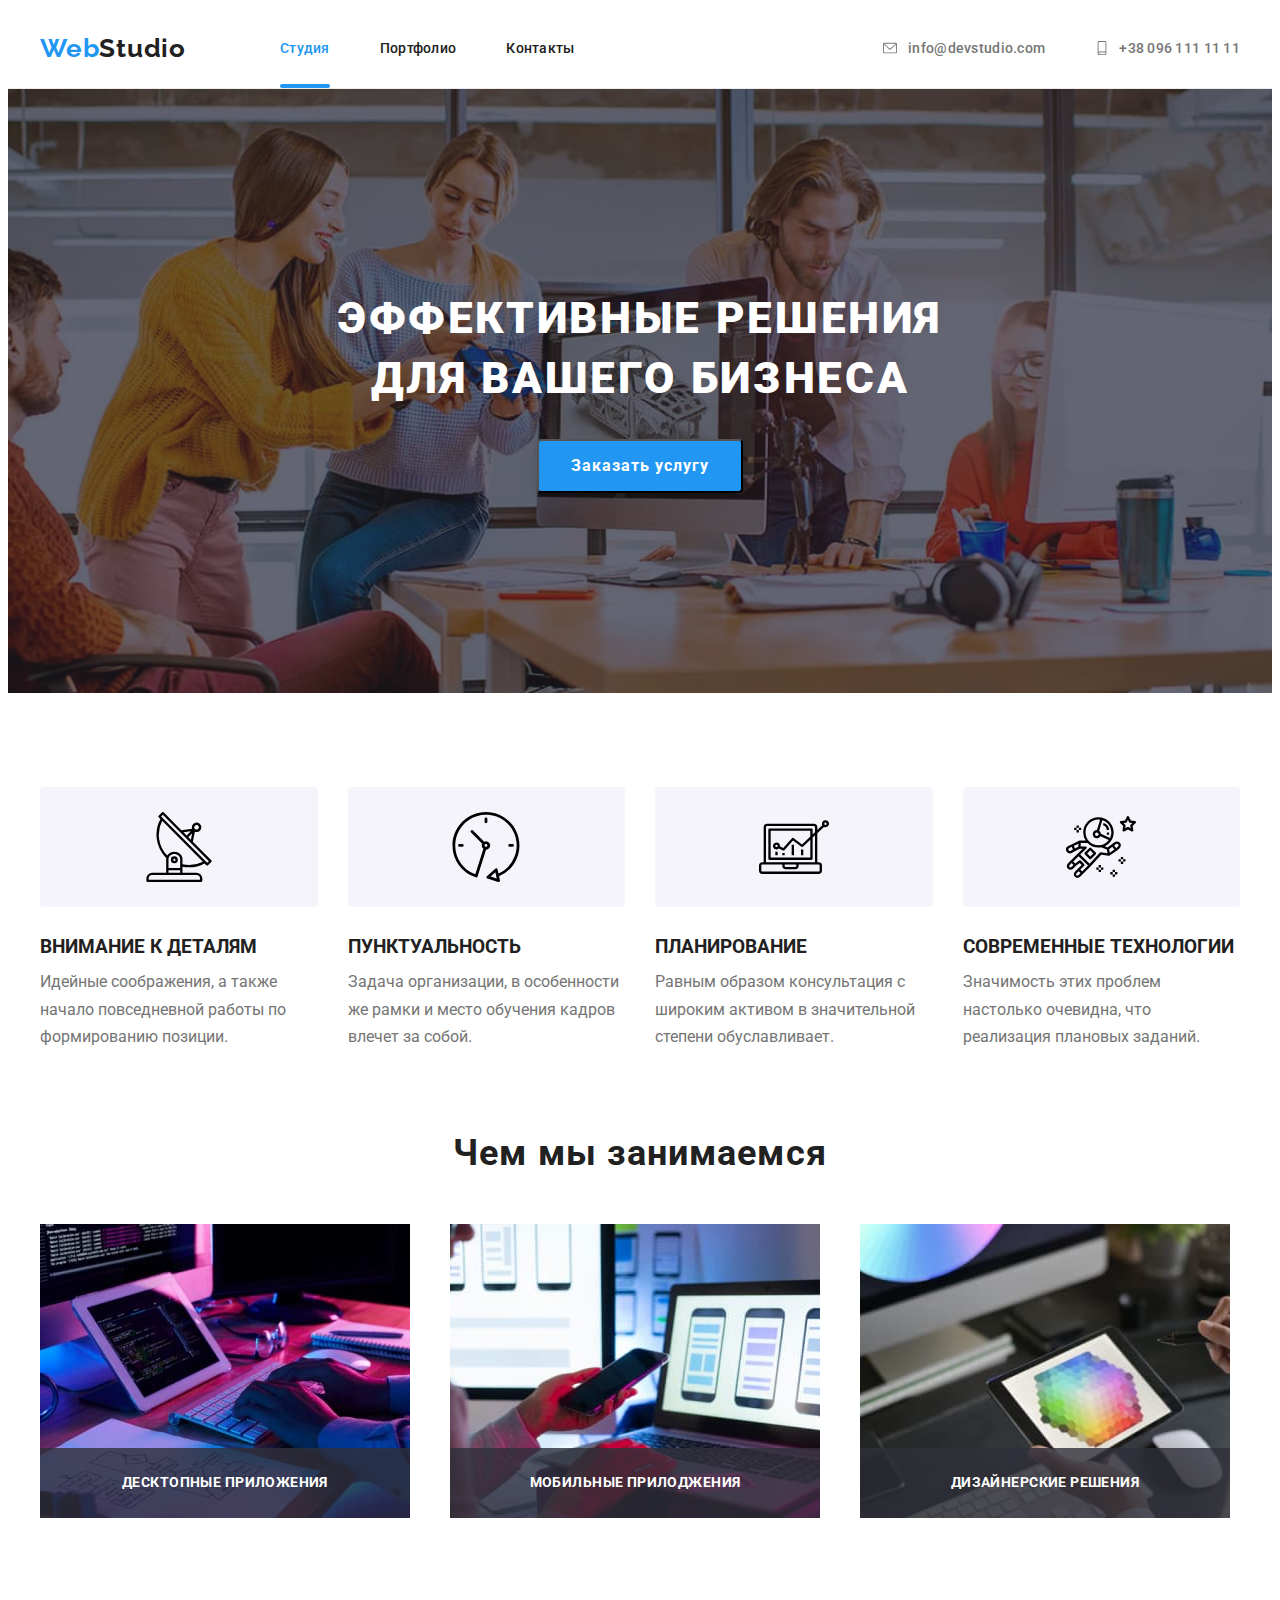
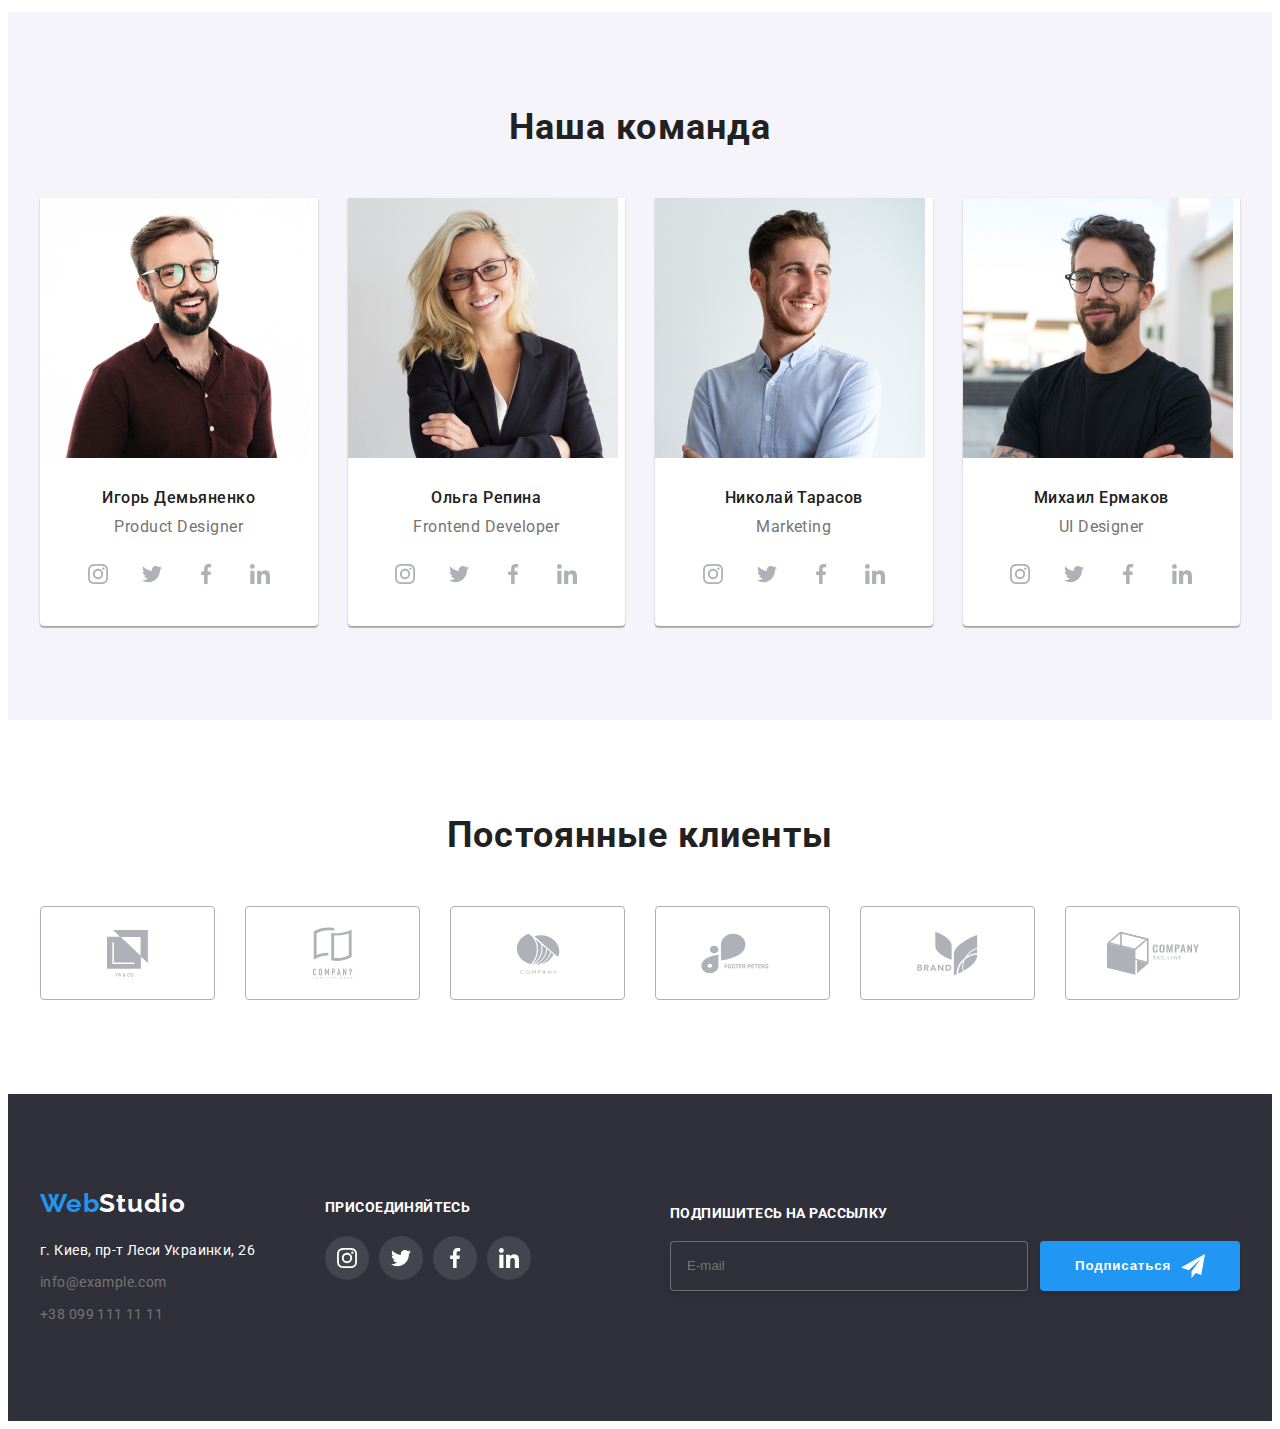
==== commit d2b75935: "1" ====
--- a/index.html
+++ b/index.html
@@ -73,6 +73,7 @@
                         <a href="#" class="nav-list__link link">Контакты</a>
                     </li>
                 </ul>
+                <div class="nav-mobile__position">
                 <ul class="nav-contacts list">
                     <li class="nav-contacts__item">
                         <a href="#" class="nav-contacts__link link">+38 096 111 11 11</a>
@@ -95,6 +96,7 @@
                         <a href="#" class="nav-social__link link">LinkedIn</a>
                     </li>
                 </ul>
+                </div>
             </div>
             
         </div>
--- a/css/main.min.css
+++ b/css/main.min.css
@@ -1,3 +1,3 @@
-h1,h2,h3,h4,h5,h6,p{margin-top:0;margin-bottom:0}ul,ol{margin-top:0;margin-bottom:0;padding-left:0}img{display:block}.list{list-style:none}.link{text-decoration:none}body{font-family:'Roboto', sans-serif}.section{padding-top:60px;padding-bottom:60px}@media screen and (min-width: 1200px){.section{padding-top:94px;padding-bottom:94px}}.section-second{padding-bottom:60px}@media screen and (min-width: 1200px){.section-second{padding-bottom:94px}}.title{font-weight:700;font-size:36px;line-height:1.17;text-align:center;letter-spacing:0.03em;color:var(--maincolorblack);margin-bottom:50px}.header__container{padding-left:15px;padding-right:15px}@media screen and (min-width: 480px){.header__container{margin:0 auto;max-width:480px}}@media screen and (min-width: 768px){.header__container{max-width:768px}}@media screen and (min-width: 1200px){.header__container{max-width:1200px}}.modal-btn{font-family:inherit;display:block;margin:0 auto;padding:10px 32px;font-weight:700;font-size:16px;line-height:1.875;letter-spacing:0.06em;color:var(--maincolorwhite);background:var(--maincoloreff);box-shadow:0px 4px 4px rgba(0,0,0,0.15);border-radius:4px;cursor:pointer;transition:box-shadow 250ms var(--trainsition-timing-function)}.footer-form{margin-left:auto}@media screen and (min-width: 1200px){.footer-main{margin:0 auto;display:flex;justify-content:space-between;align-items:center}}.footer-form-title{font-weight:bold;font-size:14px;line-height:16px;letter-spacing:0.03em;text-transform:uppercase;color:var(--maincolorwhite);margin-bottom:20px}.footer-form-input{width:100%;height:50px;border:1px solid rgba(255,255,255,0.3);box-sizing:border-box;filter:drop-shadow(0px 4px 4px rgba(0,0,0,0.15));border-radius:4px;background-color:var(--maincolorherofooter);padding-left:16px;color:var(--maincolorwhite);margin-bottom:20px}@media screen and (min-width: 768px){.footer-form-input{width:450px;margin:0 auto;margin-bottom:20px}}@media screen and (min-width: 1200px){.footer-form-input{width:358px;margin-right:12px}}.footer-form-btn{display:flex;width:200px;height:50px;background:var(--maincoloreff);box-shadow:0px 4px 4px rgba(0,0,0,0.15);border-radius:4px;border:transparent;align-items:center;text-align:center;justify-content:center;letter-spacing:0.06em;font-weight:bold;color:var(--maincolorwhite);cursor:pointer;margin:0 auto}.footer-form-icon{width:24px;height:24px;margin-left:10px;fill:var(--maincolorwhite)}@media screen and (min-width: 1200px){.footer-form-holder{display:flex;justify-content:space-between}}.modal-form{display:flex;flex-direction:column}.modal-form-head{font-weight:700;font-size:20px;line-height:1.5;text-align:center;letter-spacing:0.03em;color:var(--maincolorblack);margin-bottom:12px}@media screen and (min-width: 1200px){.modal-form-head{font-size:20px;line-height:1.15}}.modal-form-input{width:100%;height:40px;border:1px solid rgba(33,33,33,0.2);border-radius:4px;padding-left:42px;transition:border-color 250ms var(--trainsition-timing-function)}.modal-form-input:focus{outline:none;border-color:var(--maincoloreff)}.modal-form-input:focus:focus+.modal-form-icon{fill:var(--maincoloreff)}.modal-form-input-wrapper{position:relative;display:block;margin-top:4px}.modal-form-field{font-weight:400;font-size:12px;line-height:14px;letter-spacing:0.01em;color:var(--maincolorsilver);margin-bottom:10px}.modal-form-icon{position:absolute;display:block;top:50%;left:12px;transform:translateY(-50%);width:18px;height:18px;fill:var(--maincolorblack);transition:fill 250ms var(--trainsition-timing-function)}.modal-form-message{width:100%;height:120px;margin-top:4px;border:1px solid rgba(33,33,33,0.2);border-radius:4px;padding:12px 16px;resize:none}.modal-form-message:focus{outline:none;border-color:var(--maincoloreff);transition:border-color 250ms var(--trainsition-timing-function)}.modal-form-message:focus::placeholder{color:rgba(117,117,117,0.5);font-weight:400;font-size:14px;line-height:1.14}.modal-form-checkbox:checked+.modal-form-checkbox-label::before{background-image:url(./images/iconcheck.svg);background-color:var(--maincoloreff);background-position:center;background-repeat:no-repeat;background-origin:padding-box;border:none}.modal-form-checkbox:checked+.modal-form-checkbox-label::before:focus+.modal-form-checkbox:checked+.modal-form-checkbox-label::before::before{border-color:var(--maincoloreff)}.modal-form-checkbox:checked+.modal-form-checkbox-label::before:focus+.modal-form-checkbox:checked+.modal-form-checkbox-label::before::before::before{display:block;content:'';width:16px;height:15px;border:2px solid #303030;cursor:pointer;margin-right:8px}.modal-form-checkbox-label{display:flex;font-weight:normal;font-size:14px;line-height:1.166;letter-spacing:0.03em;color:#757575;align-items:center;margin-bottom:30px}@media screen and (min-width: 1200px){.modal-form-checkbox-label{font-size:14px;line-height:1.714}}.modal-form-label-link{color:var(--maincoloreff);text-decoration:underline;margin-left:8px}.modal-form-btn{width:200px;height:50px;margin-left:auto;margin-right:auto;font-weight:bold;font-size:16px;line-height:30px;color:var(--maincolorwhite);letter-spacing:0.06em;border:transparent;background:var(--maincoloreff);box-shadow:0px 4px 4px rgba(0,0,0,0.15);border-radius:4px;cursor:pointer}.modal-form-btn:hover,.modal-form-btn:focus{background:#188ce8;transition:background 250ms var(--trainsition-timing-function)}.social__list{display:flex;justify-content:center}.social__item:not(:last-child){margin-right:10px}.social__icon{width:20px;height:20px}.social__link{display:flex;align-items:center;justify-content:center;width:44px;height:44px;border-radius:50%;background-color:transparent;fill:var(--clientsbordercolor);transition:background-color 250ms var(--trainsition-timing-function),fill 250ms var(--trainsition-timing-function)}.social__link:hover,.social__link:focus{background-color:var(--maincoloreff);fill:var(--maincolorwhite)}.socialfooter-list{display:flex}.socialfooter-list-item:not(:last-child){margin-right:10px}.socialfooter-list-icon{width:20px;height:20px;fill:var(--maincolorwhite);cursor:pointer}.socialfooter-list-link{display:flex;align-items:center;justify-content:center;width:44px;height:44px;border-radius:50%;background-color:var(--socialfootercolor);transition:background-color 250ms var(--trainsition-timing-function),fill 250ms var(--trainsition-timing-function)}.socialfooter-list-link:hover,.socialfooter-list-link:focus{background-color:var(--maincoloreff)}.advantages__tool{display:flex;justify-content:center;align-items:center;background-color:var(--maincolorbtteam);border-radius:4px;max-width:450px;height:120px;margin-bottom:30px}.advantages__title{font-weight:700;line-height:1.14;text-transform:uppercase;margin-bottom:10px;text-align:center;color:var(--maincolorblack)}.advantages__description{line-height:1.71;color:var(--maincolorsilver)}@media screen and (min-width: 480px) and (max-width: 767px){.advantages__items:not(:last-child){margin-bottom:30px}}@media screen and (min-width: 768px){.advantages__list{display:flex;flex-wrap:wrap;margin-top:-30px;margin-left:-30px}.advantages__items{margin-top:30px;margin-left:30px;width:354px;height:251px}.advantages__tool{width:354px;height:120px}.advantages__title{text-align:unset}}@media screen and (min-width: 1200px){.advantages__list{flex-wrap:nowrap}.advantages__items{width:270px;height:251px}.advantages__tool{width:270px;height:120px}}.backdrop{position:fixed;top:0;left:0;width:100vw;height:100vh;background-color:rgba(0,0,0,0.2);opacity:1;visibility:visible;pointer-events:auto;transition:opacity 250ms var(--trainsition-timing-function),visibility 250ms var(--trainsition-timing-function)}.modal{position:absolute;left:50%;top:50%;width:100%;height:100%;max-width:450px;max-height:609px;background-color:var(--maincolorwhite);transform:translate(-50%, -50%);padding:40px}@media screen and (mix-width: 1200px){.modal{max-width:528px;max-height:581px}}.is-hidden{opacity:0;visibility:hidden;pointer-events:none}.close-btn-icon{width:11px;fill:var(--maincolorblack)}.close-btn{position:absolute;width:30px;height:30px;top:8px;right:8px;border-radius:50%;border:1px solid rgba(0,0,0,0.1);background-color:transparent;cursor:pointer;padding:0}.close-btn:hover .close-btn-icon,.close-btn:focus .close-btn-icon{fill:var(--maincoloreff)}.clients-container{text-align:center}.clients-menu{display:flex;margin-top:-30px;margin-left:-30px;flex-wrap:wrap;justify-content:center}.clients-list{margin-top:30px;margin-left:30px}.clients-list{border-radius:4px;fill:var(--clientsbordercolor);cursor:pointer;flex-basis:calc((100% - 60px) / 2)}@media screen and (min-width: 768px){.clients-list{flex-basis:calc((100% - 90px) / 3)}}@media screen and (min-width: 1200px){.clients-menu{flex-wrap:nowrap;justify-content:space-between}}.client-link{display:flex;max-width:210px;height:92px;justify-content:center;align-items:center;border:1px solid var(--clientsbordercolor);border-radius:4px;fill:var(--clientsbordercolor);transition:border-color 250ms var(--trainsition-timing-function),fill 250ms var(--trainsition-timing-function)}.client-link:hover .icon-color,.client-link:focus .icon-color{border-color:var(--maincoloreff);fill:var(--maincoloreff);transition:fill 250ms var(--trainsition-timing-function)}.client-link:hover .icon-color:hover,.client-link:hover .icon-color:focus,.client-link:focus .icon-color:hover,.client-link:focus .icon-color:focus{border-color:var(--maincoloreff)}@media screen and (min-width: 768px){.client-link{max-width:226px}}.footer{background:var(--maincolorherofooter);padding:60px 0}.logo-footer{display:flex;justify-content:center;margin-right:0;margin-bottom:20px;font-family:'Raleway', sans-serif;font-weight:700;font-size:26px;line-height:1.19;letter-spacing:0.03em;color:var(--maincolorwhite)}.address-main{margin:0 auto;text-align:center}.footer-main-right{max-width:206px;height:80px;margin:0 auto;margin-bottom:60px}.footer-form-title{text-align:center}.footer-subscribe{font-weight:700;font-size:14px;line-height:1.14;letter-spacing:0.03em;text-transform:uppercase;color:var(--maincolorwhite);margin-bottom:20px;text-align:center}@media screen and (min-width: 768px){.footer__position{display:flex;justify-content:space-around;align-items:baseline}.footer-main-right{margin:0;width:206px}}@media screen and (min-width: 1200px){.footer{padding:94px 0}.logo-footer{display:block}.address-main{text-align:left}.footer-main-left{margin-right:70px}.footer-subscribe{text-align:left}.footer-form-title{text-align:left}.address-list{margin-bottom:0px}}.address-list-link{font-weight:400;font-size:14px;line-height:1.71;letter-spacing:0.03em;color:var(--maincolorwhite);font-style:normal}.address-list-link:hover,.address-list-link:focus{color:var(--maincoloreff)}.address-list-link-second{font-weight:400;font-size:14px;line-height:1.71;letter-spacing:0.03em;color:var(--maincolorsilver);font-style:normal}.address-list-link-second:hover,.address-list-link-second:focus{color:var(--maincoloreff)}@media screen and (min-width: 480px) and (max-width: 1199px){.address-list{margin-bottom:60px}}.address-list-items:not(:last-child){margin-bottom:8px}.menu{display:none}.contacts{display:none}.logo{margin-right:94px;font-family:'Raleway', sans-serif;font-weight:700;font-size:26px;line-height:1.192;letter-spacing:0.03em;color:var(--maincolorblack)}.logo-style{color:var(--maincoloreff)}.header{border-bottom:1px solid var(--borderheadercolor);padding-top:16px;padding-bottom:16px}.burger-btn{background-color:transparent;border:none;padding:0;line-height:0}.burger-btn__icon{width:40px;height:40px}.container-menu{display:flex;justify-content:space-between;align-items:center}.mobile-menu{position:fixed;left:0;top:0;width:100%;height:100%;z-index:100;background-color:var(--maincolorwhite);transition:opacity 250ms var(--trainsition-timing-function);opacity:0;visibility:hidden;pointer-events:none}.mobile-menu.is-open{opacity:1;visibility:visible;pointer-events:auto}.mobile-menu__container{position:relative;padding-top:48px;padding-left:40px;width:100%;height:100%}.closemobile-btn{background-color:transparent;border:none;padding:0;line-height:0}.close-btn__icon{width:20px;height:20px}.mobile-menu__close-btn{position:absolute;top:10px;right:15px}.nav-list{margin-bottom:302px}.nav-list__item:not(last-chield){margin-bottom:32px}.nav-list__link{font-style:normal;font-weight:500;font-size:40px;line-height:1.117;text-align:center;letter-spacing:0.02em;color:var(--maincolorblack)}.nav-list__link:hover,.nav-list__link:focus{color:var(--maincoloreff)}.nav-contacts__link:hover,.nav-contacts__link:focus{color:var(--maincoloreff)}.nav-social__link{color:var(--maincoloreff)}.current{color:var(--maincoloreff)}.nav-contacts__link{font-style:normal;font-weight:500;font-size:34px;line-height:1.176;letter-spacing:0.02em;color:var(--maincoloreff)}.nav-contacts__link-second{font-style:normal;font-weight:500;font-size:24px;line-height:1.166;letter-spacing:0.02em;color:var(--maincolorsilver)}.nav-social__link{font-style:normal;font-weight:500;font-size:18px;line-height:1.222;letter-spacing:0.02em;color:var(--maincoloreff)}.nav-social{display:flex;justify-content:space-between}.nav-contacts{margin-bottom:64px}.nav-contacts__item{margin-bottom:32px}.mobile-menu__close-btn:hover .close-btn__icon,.mobile-menu__close-btn:focus .close-btn__icon{fill:var(--maincoloreff)}.burger-btn:hover .burget-btn__icon,.burger-btn:hover .burget-btn__icon{fill:var(--maincoloreff)}@media screen and (min-width: 768px){.burger-btn{display:none}.contacts{display:flex;flex-direction:column;align-items:flex-start;margin-left:84px}.menu__link{font-weight:500;font-size:14px;line-height:1.143;letter-spacing:0.02em;color:var(--maincolorblack);padding-top:32px;padding-bottom:32px;position:relative;transition:color 250ms var(--trainsition-timing-function)}.menu__link:hover,.menu__link:focus{color:var(--maincoloreff)}.menu__link.current{color:var(--maincoloreff)}.menu__item:not(:last-child){margin-right:50px}.current::after{display:block;position:absolute;content:'';width:100%;height:4px;background:var(--maincoloreff);border-radius:2px;left:0;bottom:0}.contacts__link{display:flex;align-items:center;font-weight:500;font-size:12px;line-height:1.166;letter-spacing:0.02em;color:var(--maincolorsilver);padding-top:4px;padding-bottom:3px;transition:color 250ms var(--trainsition-timing-function)}.contacts__link:hover,.contacts__link:focus{color:var(--maincoloreff)}.contacts__item:not(:last-child){margin-right:50px}.contacts__item{display:flex;align-items:center;color:var(--maincolorsilver)}.svg-logo{fill:currentColor;margin-right:10px;transition:fill 250ms var(--trainsition-timing-function)}.contacts__link:hover .svg-logo,.contacts__link:focus .svg-logo{fill:var(--maincoloreff)}.logo{margin-right:88px;font-family:'Raleway', sans-serif;font-weight:700;font-size:26px;line-height:1.192;letter-spacing:0.03em;color:var(--maincolorblack)}.logo-style{color:var(--maincoloreff)}.header{border-bottom:1px solid var(--borderheadercolor)}.nav{display:flex;align-items:center}.menu{display:flex;align-items:center}}@media screen and (min-width: 1200px){.logo{margin-right:94px}.contacts{display:flex;flex-direction:row}.contacts__link{font-size:14px;line-height:1.143;padding-top:16px;padding-bottom:16px}}.hero-title{font-weight:900;font-size:26px;line-height:1.615;text-align:center;letter-spacing:0.06em;text-transform:uppercase;color:var(--maincolorwhite);margin-bottom:30px}@media screen and (min-width: 1200px){.hero-title{font-weight:900;font-size:44px;line-height:1.363;max-width:1200px}}.hero{background-color:var(--maincolorherofooter);max-width:100%;padding-top:118px;padding-bottom:118px;text-align:center;background-image:linear-gradient(rgba(47,48,58,0.4), rgba(47,48,58,0.4)),url("../images/mobile/bg-main.jpg");background-size:cover;background-position:center}@media screen and (min-device-pixel-ratio: 2) and (min-width: 480px), screen and (min-resolution: 192dpi) and (min-width: 480px), screen and (min-resolution: 2dppx) and (min-width: 480px){.hero{background-image:linear-gradient(rgba(47,48,58,0.4), rgba(47,48,58,0.4)),url("../images/mobile/bg-main@2x.jpg")}}@media screen and (min-width: 768px){.hero{background-image:linear-gradient(rgba(47,48,58,0.4), rgba(47,48,58,0.4)),url("../images/tablet/bg-main.jpg")}}@media screen and (min-device-pixel-ratio: 2) and (min-width: 768px), screen and (min-resolution: 192dpi) and (min-width: 768px), screen and (min-resolution: 2dppx) and (min-width: 768px){.hero{background-image:linear-gradient(rgba(47,48,58,0.4), rgba(47,48,58,0.4)),url("../images/tablet/bg-main@2x.jpg")}}@media screen and (min-width: 1200px){.hero{padding-top:200px;padding-bottom:200px;background-image:linear-gradient(rgba(47,48,58,0.4), rgba(47,48,58,0.4)),url("../images/deckstop/bg-main.jpg")}}@media screen and (min-device-pixel-ratio: 2) and (min-width: 1200px), screen and (min-resolution: 192dpi) and (min-width: 1200px), screen and (min-resolution: 2dppx) and (min-width: 1200px){.hero{background-image:linear-gradient(rgba(47,48,58,0.4), rgba(47,48,58,0.4)),url("../images/deckstop/bg-main@2x.jpg")}}.filter__list{display:flex;flex-wrap:wrap;justify-content:left;margin-bottom:25px}@media screen and (min-width: 768px){.filter__list{justify-content:center;margin-bottom:15px}.projects{display:flex;flex-wrap:wrap;margin-top:-30px;margin-left:-30px}.projects__item{max-width:354px;flex-basis:calc((100% - 30px) / 2);margin-top:30px;margin-left:30px;margin-bottom:0}.projects__item:nth-child(-n+2){height:440px}}@media screen and (min-width: 1200px){.projects__item{max-width:370px}.projects__item:nth-child(-n+2){height:unset}}.filter__item:not(:last-of-type){margin-right:8px;margin-bottom:15px}.filter__btn{font-family:inherit;font-weight:500;font-size:16px;line-height:1.625;letter-spacing:0.03em;color:var(--maincolorblack);background-color:var(--maincolorbtteam);border-radius:4px;border-color:transparent;cursor:pointer;padding:6px 22px;transition:background-color 250ms var(--trainsition-timing-function),color 250ms var(--trainsition-timing-function)}.filter__btn:hover,.filter__btn:focus{color:var(--maincolorwhite);background:var(--maincoloreff);box-shadow:0px 3px 1px rgba(0,0,0,0.1),0px 1px 2px rgba(0,0,0,0.08),0px 2px 2px rgba(0,0,0,0.12);transition:box-shadow 250ms var(--trainsition-timing-function)}.projects__title{font-weight:700;font-size:18px;line-height:2;letter-spacing:0.06em;color:var(--maincolorblack)}.projects__description{font-weight:400;font-size:16px;line-height:1.875;letter-spacing:0.03em;color:var(--maincolorsilver)}.projects{display:flex;flex-wrap:wrap;margin-top:-30px;margin-left:-30px}.projects__item{flex-wrap:wrap;margin-top:30px;margin-left:30px;cursor:pointer}.projects__box{padding-left:24px;padding-right:24px;padding-top:20px;padding-bottom:20px;border:1px solid var(--borderportfoliocolor);border-top:none}.projects__tool{display:block;position:relative;transition:box-shadow 250ms var(--trainsition-timing-function)}.projects__tool:hover,.projects__tool:focus{box-shadow:var(--box-shadow)}.projects__tool:hover:hover .projects__overlay,.projects__tool:hover:focus .projects__overlay,.projects__tool:focus:hover .projects__overlay,.projects__tool:focus:focus .projects__overlay{transform:translateY(0%)}.projects__overlay{position:absolute;top:0;left:0;width:100%;height:100%;background:rgba(33,150,243,0.9);padding:63px 24px;color:var(--maincolorwhite);font-weight:normal;font-size:18px;line-height:1.56;letter-spacing:0.03em;color:var(--maincolorwhite);overflow:auto;transform:translateY(100%);transition:transform 250ms var(--trainsition-timing-function)}.projects__img{position:relative;overflow:hidden}.team{background:var(--maincolorbtteam)}.team__list{display:flex;flex-wrap:wrap;margin-left:-30px;margin-top:-30px}.team__items{flex-basis:calc((100% - 120px) / 4);margin-left:30px;margin-top:30px;background:var(--maincolorwhite);box-shadow:0px 1px 3px rgba(0,0,0,0.12),0px 1px 1px rgba(0,0,0,0.14),0px 2px 1px rgba(0,0,0,0.2);border-radius:0px 0px 4px 4px}.team__title{font-weight:500;font-size:16px;line-height:1.19;text-align:center;letter-spacing:0.03em;color:var(--maincolorblack);margin-bottom:10px}.team__description{font-weight:400;font-size:16px;line-height:1.19;text-align:center;letter-spacing:0.03em;color:var(--maincolorsilver);margin-bottom:16px}.team__box{padding-top:30px;padding-bottom:30px;padding-left:32px;padding-right:32px}.activities{display:none}@media screen and (min-width: 1200px){.activities{display:block}}.activities__list{display:flex;flex-wrap:wrap;margin-left:-30px;margin-top:-30px}.activities__items{position:relative;flex-basis:calc((100% - 90px) / 3);margin-left:30px;margin-top:30px}.activities_tool{position:absolute;width:370px;height:70px;background:rgba(47,48,58,0.8);left:0;bottom:0;text-align:center;display:flex;justify-content:center;align-items:center}.activities_description{font-weight:700;font-size:14px;line-height:1.14;text-align:center;letter-spacing:0.03em;text-transform:uppercase;color:var(--maincolorwhite)}:root{--maincoloreff: #2196f3;--maincolorblack: #212121;--maincolorsilver: #757575;--maincolorwhite: #ffffff;--maincolorbtteam: #f5f4fa;--maincolorherofooter: #2f303a;--borderheadercolor: #ececec;--borderportfoliocolor: #eeeeee;--clientsbordercolor: #afb1b8;--socialfootercolor: rgba(255, 255, 255, 0.1);--box-shadow: 0px 1px 1px rgba(0, 0, 0, 0.12), 0px 4px 4px rgba(0, 0, 0, 0.06),
+h1,h2,h3,h4,h5,h6,p{margin-top:0;margin-bottom:0}ul,ol{margin-top:0;margin-bottom:0;padding-left:0}img{display:block}.list{list-style:none}.link{text-decoration:none}body{font-family:'Roboto', sans-serif}.section{padding-top:60px;padding-bottom:60px}@media screen and (min-width: 1200px){.section{padding-top:94px;padding-bottom:94px}}.section-second{padding-bottom:60px}@media screen and (min-width: 1200px){.section-second{padding-bottom:94px}}.title{font-weight:700;font-size:36px;line-height:1.17;text-align:center;letter-spacing:0.03em;color:var(--maincolorblack);margin-bottom:50px}.header__container{padding-left:15px;padding-right:15px}@media screen and (min-width: 480px){.header__container{margin:0 auto;max-width:480px}}@media screen and (min-width: 768px){.header__container{max-width:768px}}@media screen and (min-width: 1200px){.header__container{max-width:1200px}}.modal-btn{font-family:inherit;display:block;margin:0 auto;padding:10px 32px;font-weight:700;font-size:16px;line-height:1.875;letter-spacing:0.06em;color:var(--maincolorwhite);background:var(--maincoloreff);box-shadow:0px 4px 4px rgba(0,0,0,0.15);border-radius:4px;cursor:pointer;transition:box-shadow 250ms var(--trainsition-timing-function)}.footer-form{margin-left:auto}@media screen and (min-width: 1200px){.footer-main{margin:0 auto;display:flex;justify-content:space-between;align-items:center}}.footer-form-title{font-weight:bold;font-size:14px;line-height:16px;letter-spacing:0.03em;text-transform:uppercase;color:var(--maincolorwhite);margin-bottom:20px}.footer-form-input{width:100%;height:50px;border:1px solid rgba(255,255,255,0.3);box-sizing:border-box;filter:drop-shadow(0px 4px 4px rgba(0,0,0,0.15));border-radius:4px;background-color:var(--maincolorherofooter);padding-left:16px;color:var(--maincolorwhite);margin-bottom:20px}@media screen and (min-width: 768px){.footer-form-input{display:block;width:450px;margin:0 auto;margin-bottom:20px}}@media screen and (min-width: 1200px){.footer-form-input{width:358px;margin-right:12px}}.footer-form-btn{display:flex;width:200px;height:50px;background:var(--maincoloreff);box-shadow:0px 4px 4px rgba(0,0,0,0.15);border-radius:4px;border:transparent;align-items:center;text-align:center;justify-content:center;letter-spacing:0.06em;font-weight:bold;color:var(--maincolorwhite);cursor:pointer;margin:0 auto}.footer-form-icon{width:24px;height:24px;margin-left:10px;fill:var(--maincolorwhite)}@media screen and (min-width: 1200px){.footer-form-holder{display:flex;justify-content:space-between}}.modal-form{display:flex;flex-direction:column}.modal-form-head{font-weight:700;font-size:20px;line-height:1.5;text-align:center;letter-spacing:0.03em;color:var(--maincolorblack);margin-bottom:12px}@media screen and (min-width: 1200px){.modal-form-head{font-size:20px;line-height:1.15}}.modal-form-input{width:100%;height:40px;border:1px solid rgba(33,33,33,0.2);border-radius:4px;padding-left:42px;transition:border-color 250ms var(--trainsition-timing-function)}.modal-form-input:focus{outline:none;border-color:var(--maincoloreff)}.modal-form-input:focus:focus+.modal-form-icon{fill:var(--maincoloreff)}.modal-form-input-wrapper{position:relative;display:block;margin-top:4px}.modal-form-field{font-weight:400;font-size:12px;line-height:14px;letter-spacing:0.01em;color:var(--maincolorsilver);margin-bottom:10px}.modal-form-icon{position:absolute;display:block;top:50%;left:12px;transform:translateY(-50%);width:18px;height:18px;fill:var(--maincolorblack);transition:fill 250ms var(--trainsition-timing-function)}.modal-form-message{width:100%;height:120px;margin-top:4px;border:1px solid rgba(33,33,33,0.2);border-radius:4px;padding:12px 16px;resize:none}.modal-form-message:focus{outline:none;border-color:var(--maincoloreff);transition:border-color 250ms var(--trainsition-timing-function)}.modal-form-message:focus::placeholder{color:rgba(117,117,117,0.5);font-weight:400;font-size:14px;line-height:1.14}.modal-form-checkbox:checked+.modal-form-checkbox-label::before{background-image:url(./images/iconcheck.svg);background-color:var(--maincoloreff);background-position:center;background-repeat:no-repeat;background-origin:padding-box;border:none}.modal-form-checkbox:checked+.modal-form-checkbox-label::before:focus+.modal-form-checkbox:checked+.modal-form-checkbox-label::before::before{border-color:var(--maincoloreff)}.modal-form-checkbox:checked+.modal-form-checkbox-label::before:focus+.modal-form-checkbox:checked+.modal-form-checkbox-label::before::before::before{display:block;content:'';width:16px;height:15px;border:2px solid #303030;cursor:pointer;margin-right:8px}.modal-form-checkbox-label{display:flex;font-weight:normal;font-size:14px;line-height:1.166;letter-spacing:0.03em;color:#757575;align-items:center;margin-bottom:30px}@media screen and (min-width: 1200px){.modal-form-checkbox-label{font-size:14px;line-height:1.714}}.modal-form-label-link{color:var(--maincoloreff);text-decoration:underline;margin-left:8px}.modal-form-btn{width:200px;height:50px;margin-left:auto;margin-right:auto;font-weight:bold;font-size:16px;line-height:30px;color:var(--maincolorwhite);letter-spacing:0.06em;border:transparent;background:var(--maincoloreff);box-shadow:0px 4px 4px rgba(0,0,0,0.15);border-radius:4px;cursor:pointer}.modal-form-btn:hover,.modal-form-btn:focus{background:#188ce8;transition:background 250ms var(--trainsition-timing-function)}.social__list{display:flex;justify-content:center}.social__item:not(:last-child){margin-right:10px}.social__icon{width:20px;height:20px}.social__link{display:flex;align-items:center;justify-content:center;width:44px;height:44px;border-radius:50%;background-color:transparent;fill:var(--clientsbordercolor);transition:background-color 250ms var(--trainsition-timing-function),fill 250ms var(--trainsition-timing-function)}.social__link:hover,.social__link:focus{background-color:var(--maincoloreff);fill:var(--maincolorwhite)}.socialfooter-list{display:flex;justify-content:center}.socialfooter-list-item:not(:last-child){margin-right:10px}.socialfooter-list-icon{width:20px;height:20px;fill:var(--maincolorwhite);cursor:pointer}.socialfooter-list-link{display:flex;align-items:center;justify-content:center;width:44px;height:44px;border-radius:50%;background-color:var(--socialfootercolor);transition:background-color 250ms var(--trainsition-timing-function),fill 250ms var(--trainsition-timing-function)}.socialfooter-list-link:hover,.socialfooter-list-link:focus{background-color:var(--maincoloreff)}.advantages__tool{display:flex;justify-content:center;align-items:center;background-color:var(--maincolorbtteam);border-radius:4px;width:100%;height:120px;margin-bottom:30px}.advantages__title{font-weight:700;line-height:1.14;text-transform:uppercase;margin-bottom:10px;text-align:center;color:var(--maincolorblack)}.advantages__description{line-height:1.71;color:var(--maincolorsilver)}@media screen and (min-width: 480px) and (max-width: 767px){.advantages__items:not(:last-child){margin-bottom:30px}}@media screen and (min-width: 768px){.advantages__list{display:flex;flex-wrap:wrap;margin-top:-30px;margin-left:-30px}.advantages__items{margin-top:30px;margin-left:30px;width:100%;height:251px;flex-basis:354px}.advantages__title{text-align:unset}}@media screen and (min-width: 1200px){.advantages__list{flex-wrap:nowrap}}.backdrop{position:fixed;top:0;left:0;width:100vw;height:100vh;background-color:rgba(0,0,0,0.2);opacity:1;visibility:visible;pointer-events:auto;transition:opacity 250ms var(--trainsition-timing-function),visibility 250ms var(--trainsition-timing-function)}.modal{position:absolute;left:50%;top:50%;width:100%;height:100%;max-width:450px;max-height:609px;background-color:var(--maincolorwhite);transform:translate(-50%, -50%);padding:40px}@media screen and (mix-width: 1200px){.modal{max-width:528px;max-height:581px}}.is-hidden{opacity:0;visibility:hidden;pointer-events:none}.close-btn-icon{width:11px;fill:var(--maincolorblack)}.close-btn{position:absolute;width:30px;height:30px;top:8px;right:8px;border-radius:50%;border:1px solid rgba(0,0,0,0.1);background-color:transparent;cursor:pointer;padding:0}.close-btn:hover .close-btn-icon,.close-btn:focus .close-btn-icon{fill:var(--maincoloreff)}.clients-container{text-align:center}.clients-menu{display:flex;margin-top:-30px;margin-left:-30px;flex-wrap:wrap;justify-content:center}.clients-list{margin-top:30px;margin-left:30px}.clients-list{border-radius:4px;fill:var(--clientsbordercolor);cursor:pointer;flex-basis:calc((100% - 60px) / 2)}@media screen and (min-width: 768px){.clients-list{flex-basis:calc((100% - 90px) / 3)}}@media screen and (min-width: 1200px){.clients-menu{flex-wrap:nowrap;justify-content:space-between}}.client-link{display:flex;max-width:210px;height:92px;justify-content:center;align-items:center;border:1px solid var(--clientsbordercolor);border-radius:4px;fill:var(--clientsbordercolor);transition:border-color 250ms var(--trainsition-timing-function),fill 250ms var(--trainsition-timing-function)}.client-link:hover .icon-color,.client-link:focus .icon-color{border-color:var(--maincoloreff);fill:var(--maincoloreff);transition:fill 250ms var(--trainsition-timing-function)}.client-link:hover .icon-color:hover,.client-link:hover .icon-color:focus,.client-link:focus .icon-color:hover,.client-link:focus .icon-color:focus{border-color:var(--maincoloreff)}@media screen and (min-width: 768px){.client-link{max-width:226px}}.footer{background:var(--maincolorherofooter);padding:60px 0}.logo-footer{display:flex;justify-content:center;margin-right:0;margin-bottom:20px;font-family:'Raleway', sans-serif;font-weight:700;font-size:26px;line-height:1.19;letter-spacing:0.03em;color:var(--maincolorwhite)}.address-main{margin:0 auto;text-align:center}.footer-main-right{margin-bottom:60px}.footer-form-title{text-align:center}.footer-subscribe{font-weight:700;font-size:14px;line-height:1.14;letter-spacing:0.03em;text-transform:uppercase;color:var(--maincolorwhite);margin-bottom:20px;text-align:center}@media screen and (min-width: 768px){.footer__position{display:flex;justify-content:space-around;align-items:baseline}.footer-main-right{margin:0;width:206px}}@media screen and (min-width: 1200px){.footer{padding:94px 0}.logo-footer{display:block}.address-main{text-align:left}.footer-main-left{margin-right:70px}.footer-subscribe{text-align:left}.footer-form-title{text-align:left}.address-list{margin-bottom:0px}}.address-list-link{font-weight:400;font-size:14px;line-height:1.71;letter-spacing:0.03em;color:var(--maincolorwhite);font-style:normal}.address-list-link:hover,.address-list-link:focus{color:var(--maincoloreff)}.address-list-link-second{font-weight:400;font-size:14px;line-height:1.71;letter-spacing:0.03em;color:var(--maincolorsilver);font-style:normal}.address-list-link-second:hover,.address-list-link-second:focus{color:var(--maincoloreff)}@media screen and (min-width: 480px) and (max-width: 1199px){.footer-main-left{margin-bottom:60px}}.address-list-items:not(:last-child){margin-bottom:8px}.menu{display:none}.contacts{display:none}.logo{margin-right:94px;font-family:'Raleway', sans-serif;font-weight:700;font-size:26px;line-height:1.192;letter-spacing:0.03em;color:var(--maincolorblack)}.logo-style{color:var(--maincoloreff)}.header{border-bottom:1px solid var(--borderheadercolor);padding-top:16px;padding-bottom:16px}.burger-btn{background-color:transparent;border:none;padding:0;line-height:0}.burger-btn__icon{width:40px;height:40px}.container-menu{display:flex;justify-content:space-between;align-items:center}.mobile-menu{position:fixed;left:0;top:0;width:100%;height:100%;z-index:100;background-color:var(--maincolorwhite);transition:opacity 250ms var(--trainsition-timing-function);opacity:0;visibility:hidden;pointer-events:none}.mobile-menu.is-open{opacity:1;visibility:visible;pointer-events:auto}.mobile-menu__container{display:flex;flex-direction:column;justify-content:space-around;position:relative;padding-top:48px;padding-left:40px;width:100%;height:100%}.closemobile-btn{background-color:transparent;border:none;padding:0;line-height:0}.close-btn__icon{width:20px;height:20px}.mobile-menu__close-btn{position:absolute;top:10px;right:15px}.nav-list__item:not(last-chield){margin-bottom:32px}.nav-list__link{font-style:normal;font-weight:500;font-size:40px;line-height:1.117;text-align:center;letter-spacing:0.02em;color:var(--maincolorblack)}.nav-list__link:hover,.nav-list__link:focus{color:var(--maincoloreff)}.nav-contacts__link:hover,.nav-contacts__link:focus{color:var(--maincoloreff)}.nav-social__link{color:var(--maincoloreff)}.current{color:var(--maincoloreff)}.nav-contacts__link{font-style:normal;font-weight:500;font-size:34px;line-height:1.176;letter-spacing:0.02em;color:var(--maincoloreff)}.nav-contacts__link-second{font-style:normal;font-weight:500;font-size:24px;line-height:1.166;letter-spacing:0.02em;color:var(--maincolorsilver)}.nav-social__link{font-style:normal;font-weight:500;font-size:18px;line-height:1.222;letter-spacing:0.02em;color:var(--maincoloreff)}.nav-social{display:flex;justify-content:space-between}.nav-contacts{margin-bottom:64px}.nav-contacts__item{margin-bottom:32px}.mobile-menu__close-btn:hover .close-btn__icon,.mobile-menu__close-btn:focus .close-btn__icon{fill:var(--maincoloreff)}.burger-btn:hover .burget-btn__icon,.burger-btn:hover .burget-btn__icon{fill:var(--maincoloreff)}@media screen and (min-width: 768px){.burger-btn{display:none}.contacts{display:flex;flex-direction:column;align-items:flex-start;margin-left:84px}.menu__link{font-weight:500;font-size:14px;line-height:1.143;letter-spacing:0.02em;color:var(--maincolorblack);padding-top:32px;padding-bottom:32px;position:relative;transition:color 250ms var(--trainsition-timing-function)}.menu__link:hover,.menu__link:focus{color:var(--maincoloreff)}.menu__link.current{color:var(--maincoloreff)}.menu__item:not(:last-child){margin-right:50px}.current::after{display:block;position:absolute;content:'';width:100%;height:4px;background:var(--maincoloreff);border-radius:2px;left:0;bottom:0}.contacts__link{display:flex;align-items:center;font-weight:500;font-size:12px;line-height:1.166;letter-spacing:0.02em;color:var(--maincolorsilver);padding-top:4px;padding-bottom:3px;transition:color 250ms var(--trainsition-timing-function)}.contacts__link:hover,.contacts__link:focus{color:var(--maincoloreff)}.contacts__item:not(:last-child){margin-right:50px}.contacts__item{display:flex;align-items:center;color:var(--maincolorsilver)}.svg-logo{fill:currentColor;margin-right:10px;transition:fill 250ms var(--trainsition-timing-function)}.contacts__link:hover .svg-logo,.contacts__link:focus .svg-logo{fill:var(--maincoloreff)}.logo{margin-right:88px;font-family:'Raleway', sans-serif;font-weight:700;font-size:26px;line-height:1.192;letter-spacing:0.03em;color:var(--maincolorblack)}.logo-style{color:var(--maincoloreff)}.header{border-bottom:1px solid var(--borderheadercolor)}.nav{display:flex;align-items:center}.menu{display:flex;align-items:center}}@media screen and (min-width: 1200px){.logo{margin-right:94px}.contacts{display:flex;flex-direction:row}.contacts__link{font-size:14px;line-height:1.143;padding-top:16px;padding-bottom:16px}}.hero-title{font-weight:900;font-size:26px;line-height:1.615;text-align:center;letter-spacing:0.06em;text-transform:uppercase;color:var(--maincolorwhite);margin-bottom:30px}@media screen and (min-width: 1200px){.hero-title{font-weight:900;font-size:44px;line-height:1.363;max-width:1200px}}.hero{background-color:var(--maincolorherofooter);max-width:100%;padding-top:118px;padding-bottom:118px;text-align:center;background-image:linear-gradient(rgba(47,48,58,0.4), rgba(47,48,58,0.4)),url("../images/mobile/bg-main.jpg");background-size:cover;background-position:center;background-repeat:no-repeat}@media screen and (min-device-pixel-ratio: 2) and (min-width: 480px), screen and (min-resolution: 192dpi) and (min-width: 480px), screen and (min-resolution: 2dppx) and (min-width: 480px){.hero{background-image:linear-gradient(rgba(47,48,58,0.4), rgba(47,48,58,0.4)),url("../images/mobile/bg-main@2x.jpg")}}@media screen and (min-width: 481px){.hero{background-image:linear-gradient(rgba(47,48,58,0.4), rgba(47,48,58,0.4)),url("../images/tablet/bg-main.jpg")}}@media screen and (min-device-pixel-ratio: 2) and (min-width: 481px), screen and (min-resolution: 192dpi) and (min-width: 481px), screen and (min-resolution: 2dppx) and (min-width: 481px){.hero{background-image:linear-gradient(rgba(47,48,58,0.4), rgba(47,48,58,0.4)),url("../images/tablet/bg-main@2x.jpg")}}@media screen and (min-width: 769px){.hero{padding-top:200px;padding-bottom:200px;background-image:linear-gradient(rgba(47,48,58,0.4), rgba(47,48,58,0.4)),url("../images/deckstop/bg-main.jpg")}}@media screen and (min-device-pixel-ratio: 2) and (min-width: 769px), screen and (min-resolution: 192dpi) and (min-width: 769px), screen and (min-resolution: 2dppx) and (min-width: 769px){.hero{background-image:linear-gradient(rgba(47,48,58,0.4), rgba(47,48,58,0.4)),url("../images/deckstop/bg-main@2x.jpg")}}.filter__list{display:flex;flex-wrap:wrap;justify-content:left;margin-bottom:25px}@media screen and (min-width: 768px){.filter__list{justify-content:center;margin-bottom:30px}.projects{display:flex;flex-wrap:wrap;margin-top:-30px;margin-left:-30px}.projects__item{max-width:354px;flex-basis:calc((100% - 30px) / 2);margin-top:30px;margin-left:30px;margin-bottom:0}.projects__item:nth-child(-n+2){height:440px}}@media screen and (min-width: 1200px){.projects__item{max-width:370px}.projects__item:nth-child(-n+2){height:unset}.filter__list{margin-bottom:50px}}.filter__item:not(:last-of-type){margin-right:8px;margin-bottom:15px}@media screen and (min-width: 768px){.filter__item:not(:last-of-type){margin-bottom:0px}}.filter__btn{font-family:inherit;font-weight:500;font-size:16px;line-height:1.625;letter-spacing:0.03em;color:var(--maincolorblack);background-color:var(--maincolorbtteam);border-radius:4px;border-color:transparent;cursor:pointer;padding:6px 22px;transition:background-color 250ms var(--trainsition-timing-function),color 250ms var(--trainsition-timing-function)}.filter__btn:hover,.filter__btn:focus{color:var(--maincolorwhite);background:var(--maincoloreff);box-shadow:0px 3px 1px rgba(0,0,0,0.1),0px 1px 2px rgba(0,0,0,0.08),0px 2px 2px rgba(0,0,0,0.12);transition:box-shadow 250ms var(--trainsition-timing-function)}.projects__title{font-weight:700;font-size:18px;line-height:2;letter-spacing:0.06em;color:var(--maincolorblack)}.projects__description{font-weight:400;font-size:16px;line-height:1.875;letter-spacing:0.03em;color:var(--maincolorsilver)}.projects{display:flex;flex-wrap:wrap;margin-top:-30px;margin-left:-30px}.projects__item{flex-wrap:wrap;margin-top:30px;margin-left:30px;cursor:pointer}.projects__box{padding-left:24px;padding-right:24px;padding-top:20px;padding-bottom:20px;border:1px solid var(--borderportfoliocolor);border-top:none}.projects__tool{display:block;position:relative;transition:box-shadow 250ms var(--trainsition-timing-function)}.projects__tool:hover,.projects__tool:focus{box-shadow:var(--box-shadow)}.projects__tool:hover:hover .projects__overlay,.projects__tool:hover:focus .projects__overlay,.projects__tool:focus:hover .projects__overlay,.projects__tool:focus:focus .projects__overlay{transform:translateY(0%)}.projects__overlay{position:absolute;top:0;left:0;width:100%;height:100%;background:rgba(33,150,243,0.9);padding:63px 24px;color:var(--maincolorwhite);font-weight:normal;font-size:18px;line-height:1.56;letter-spacing:0.03em;color:var(--maincolorwhite);overflow:auto;transform:translateY(100%);transition:transform 250ms var(--trainsition-timing-function)}.projects__img{position:relative;overflow:hidden}.team{background:var(--maincolorbtteam)}.team__list{display:flex;flex-wrap:wrap;margin-left:-30px;margin-top:-30px}.team__items{flex-basis:calc((100% - 120px) / 4);margin-left:30px;margin-top:30px;background:var(--maincolorwhite);box-shadow:0px 1px 3px rgba(0,0,0,0.12),0px 1px 1px rgba(0,0,0,0.14),0px 2px 1px rgba(0,0,0,0.2);border-radius:0px 0px 4px 4px}.team__title{font-weight:500;font-size:16px;line-height:1.19;text-align:center;letter-spacing:0.03em;color:var(--maincolorblack);margin-bottom:10px}.team__description{font-weight:400;font-size:16px;line-height:1.19;text-align:center;letter-spacing:0.03em;color:var(--maincolorsilver);margin-bottom:16px}.team__box{padding-top:30px;padding-bottom:30px;padding-left:32px;padding-right:32px}.activities{display:none}@media screen and (min-width: 1200px){.activities{display:block}}.activities__list{display:flex;flex-wrap:wrap;margin-left:-30px;margin-top:-30px}.activities__items{position:relative;flex-basis:calc((100% - 90px) / 3);margin-left:30px;margin-top:30px}.activities_tool{position:absolute;width:370px;height:70px;background:rgba(47,48,58,0.8);left:0;bottom:0;text-align:center;display:flex;justify-content:center;align-items:center}.activities_description{font-weight:700;font-size:14px;line-height:1.14;text-align:center;letter-spacing:0.03em;text-transform:uppercase;color:var(--maincolorwhite)}:root{--maincoloreff: #2196f3;--maincolorblack: #212121;--maincolorsilver: #757575;--maincolorwhite: #ffffff;--maincolorbtteam: #f5f4fa;--maincolorherofooter: #2f303a;--borderheadercolor: #ececec;--borderportfoliocolor: #eeeeee;--clientsbordercolor: #afb1b8;--socialfootercolor: rgba(255, 255, 255, 0.1);--box-shadow: 0px 1px 1px rgba(0, 0, 0, 0.12), 0px 4px 4px rgba(0, 0, 0, 0.06),
     1px 4px 6px rgba(0, 0, 0, 0.16);--trainsition-timing-function: cubic-bezier(0.4, 0, 0.2, 1)}.visually-hidden{position:absolute !important;clip:rect(1px 1px 1px 1px);clip:rect(1px, 1px, 1px, 1px);padding:0 !important;border:0 !important;height:1px !important;width:1px !important;overflow:hidden}
 /*# sourceMappingURL=main.min.css.map */